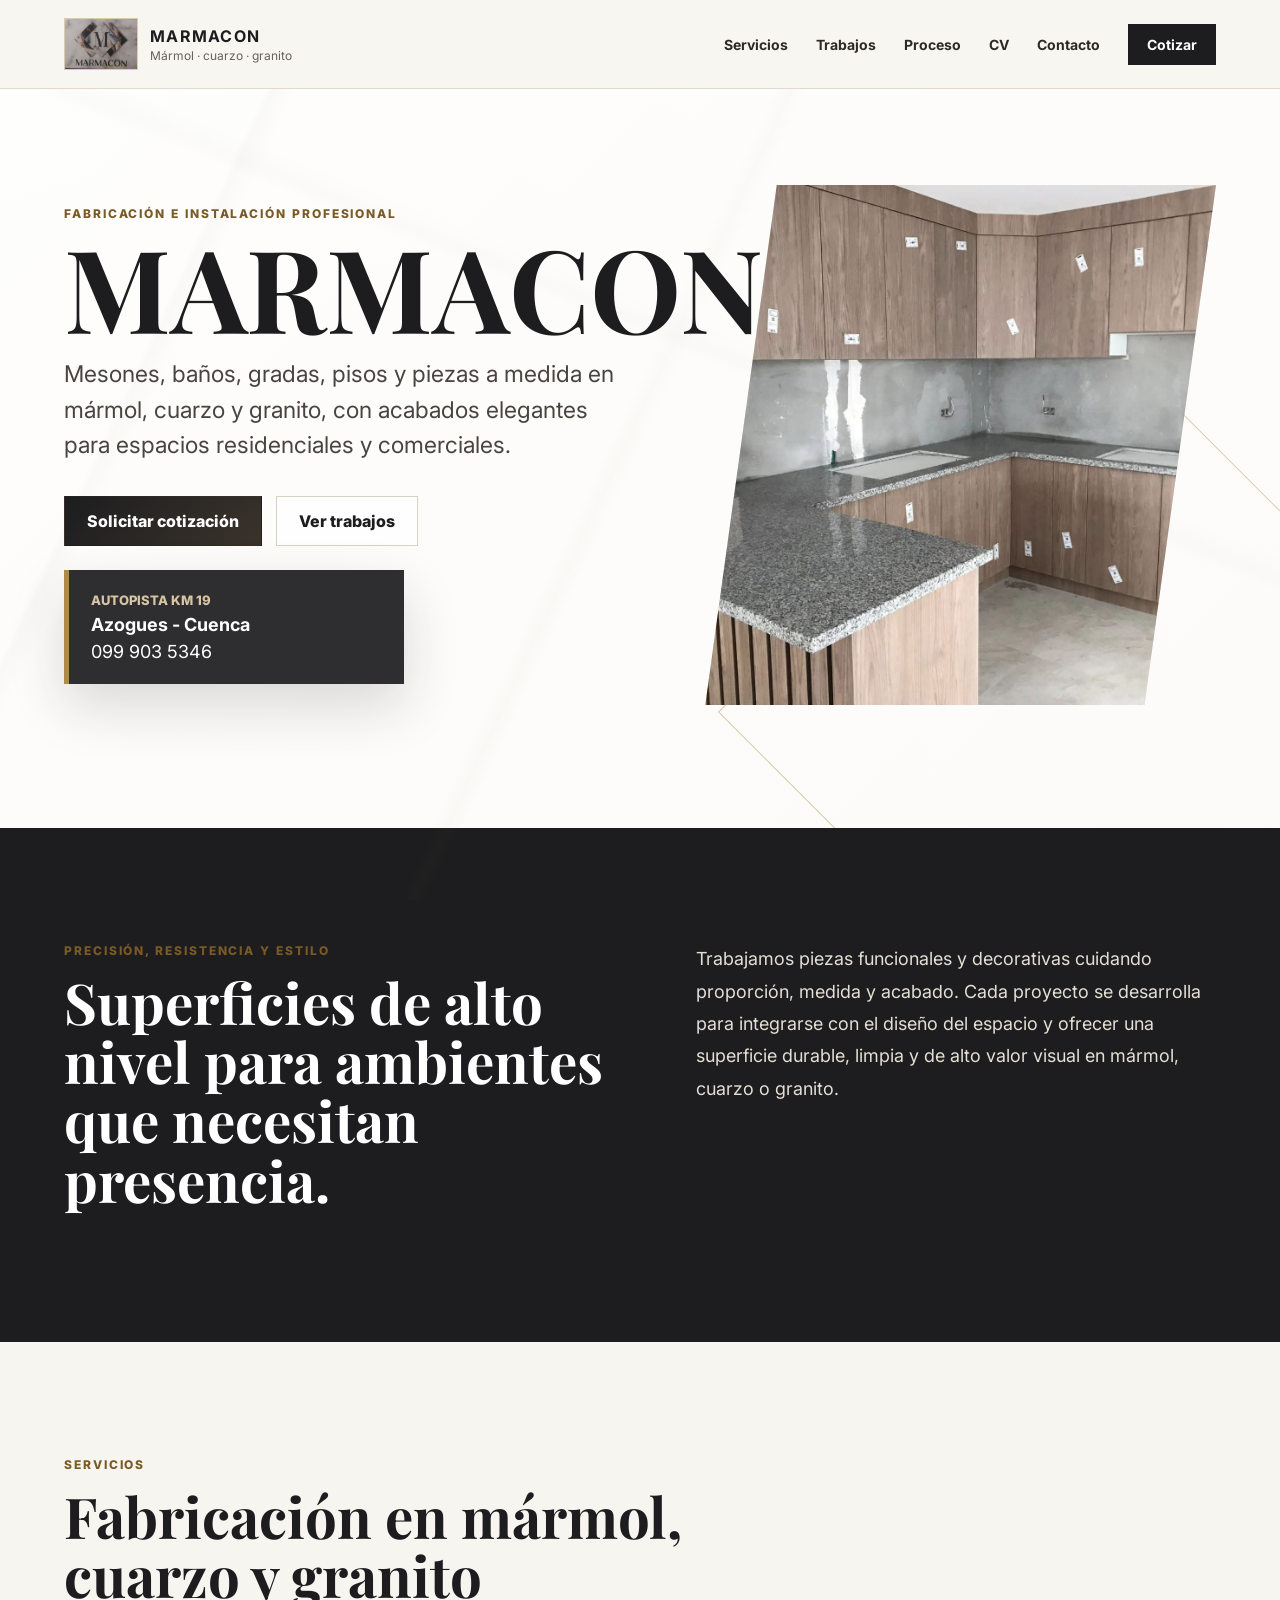
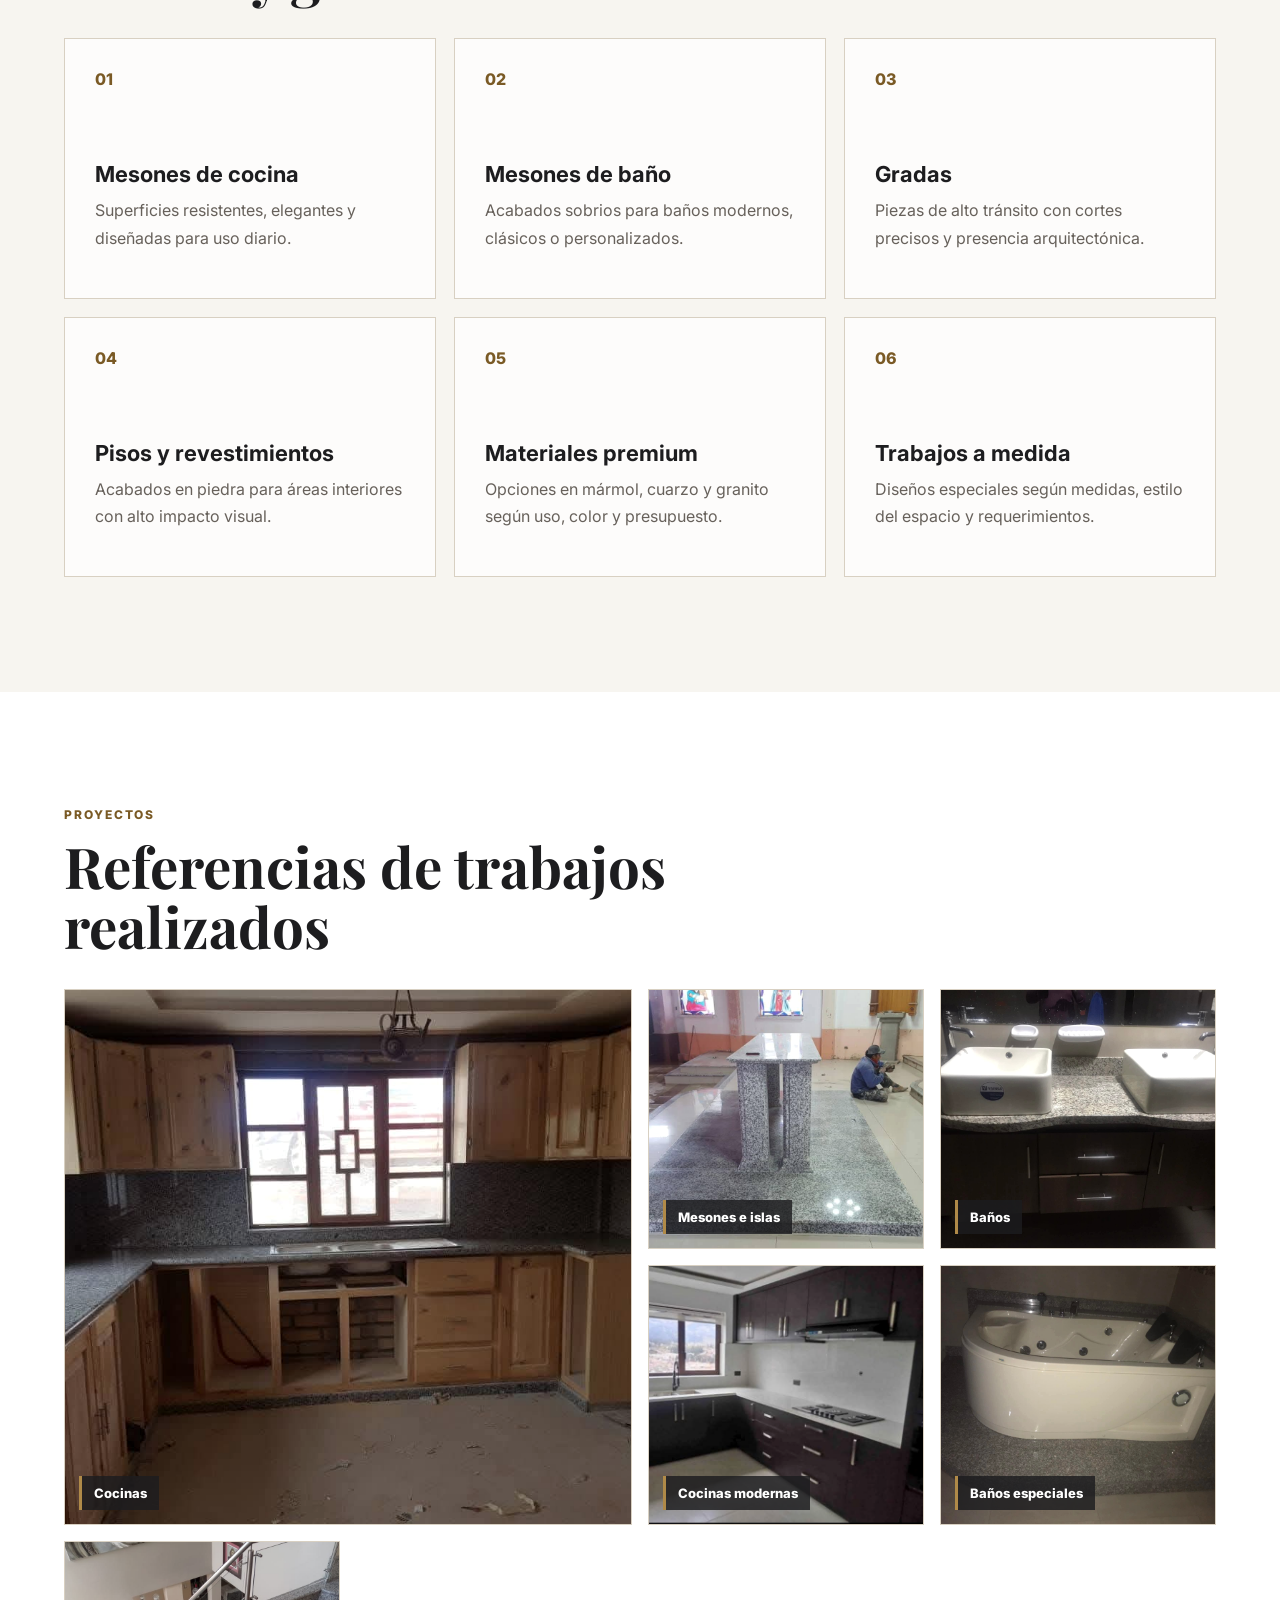
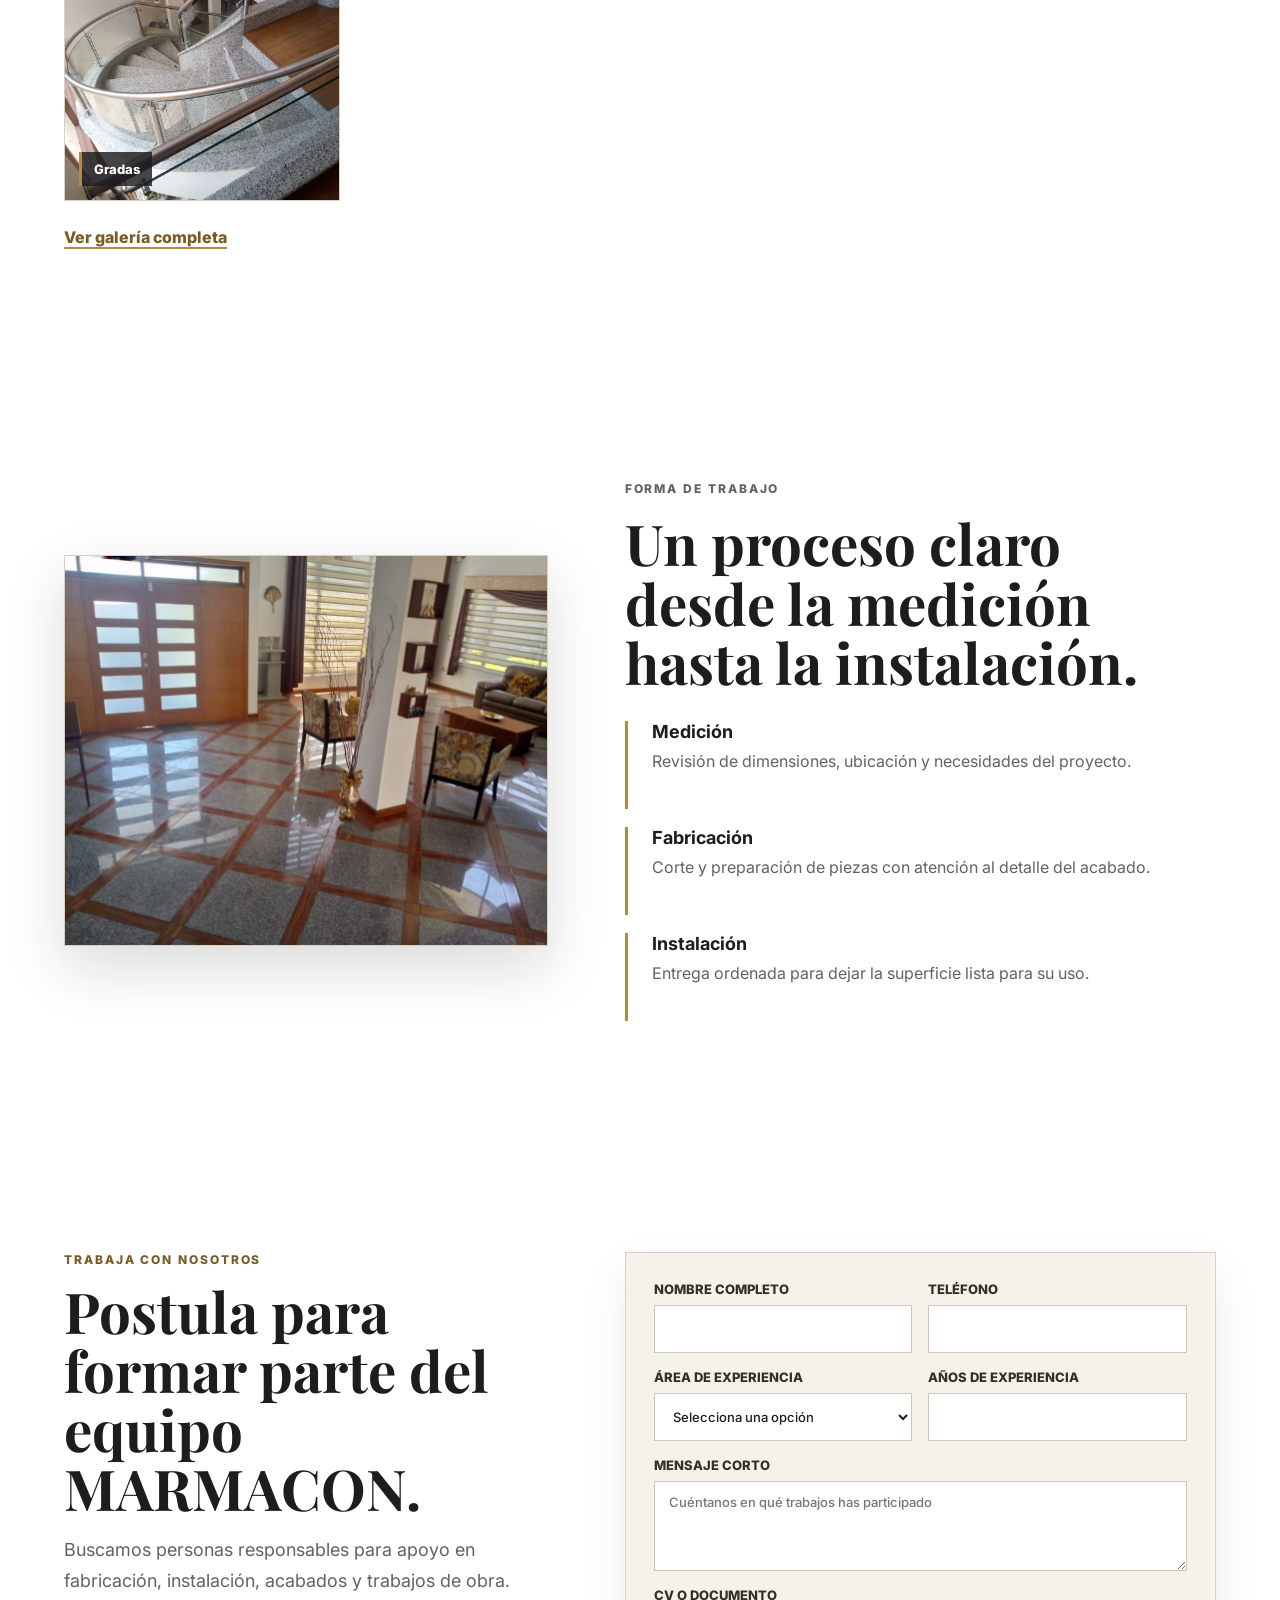
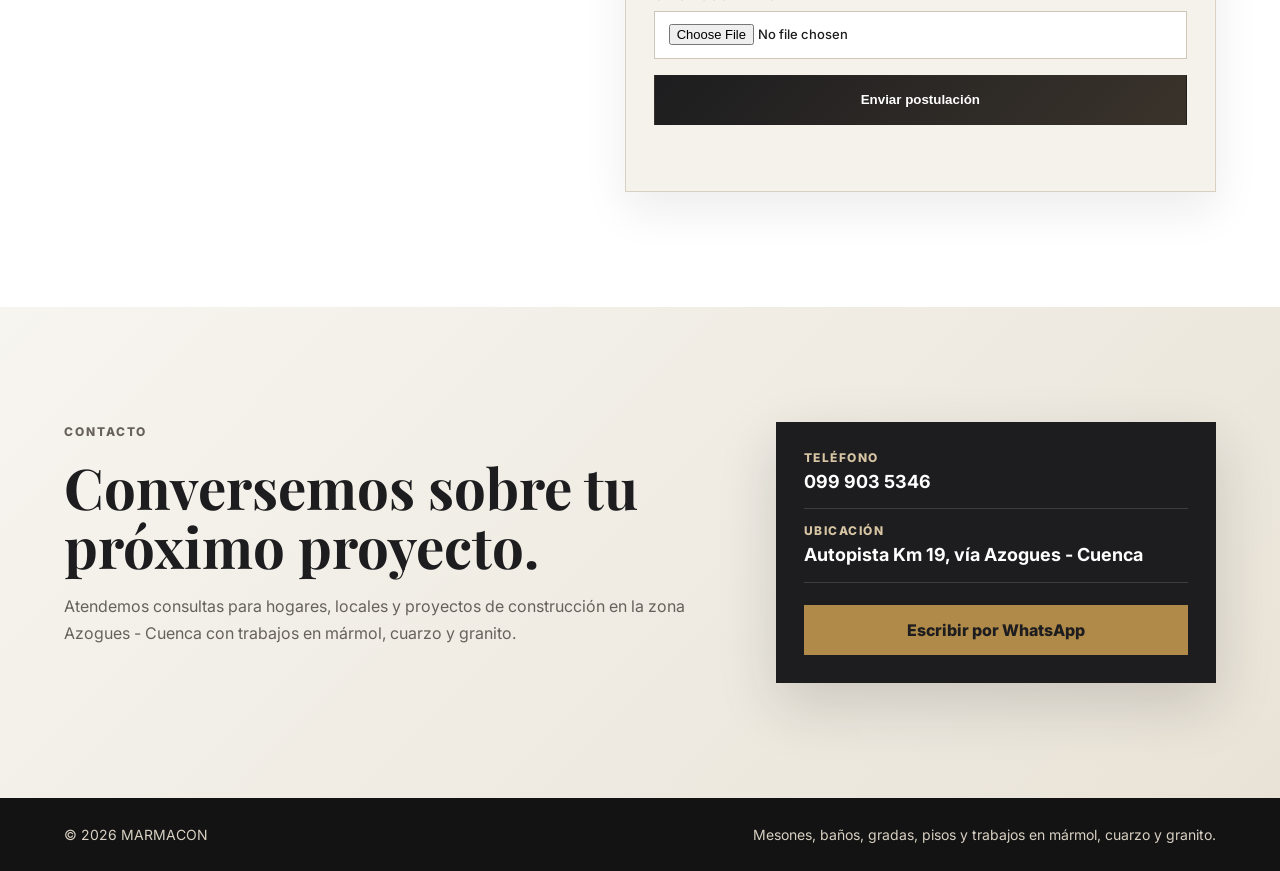
==== index.html @ e40b33c2 "Publicar sitio Marmacon" ====
<!DOCTYPE html>
<html lang="es">
  <head>
    <meta charset="UTF-8" />
    <meta name="viewport" content="width=device-width, initial-scale=1.0" />
    <meta
      name="description"
      content="MARMACON fabrica e instala trabajos en mármol, cuarzo y granito: mesones, baños, gradas, pisos y piezas a medida."
    />
    <title>MARMACON | Mármol, cuarzo y granito</title>
    <link rel="preconnect" href="https://fonts.googleapis.com" />
    <link rel="preconnect" href="https://fonts.gstatic.com" crossorigin />
    <link
      href="https://fonts.googleapis.com/css2?family=Inter:wght@400;500;600;700;800&family=Playfair+Display:wght@600;700&display=swap"
      rel="stylesheet"
    />
    <link rel="stylesheet" href="styles.css" />
  </head>
  <body>
    <header class="site-header" data-header>
      <a class="brand" href="#inicio" aria-label="Ir al inicio">
        <img class="brand-logo" src="assets/logo-marmacon.png" alt="MARMACON" />
        <span>
          <strong>MARMACON</strong>
          <small>Mármol · cuarzo · granito</small>
        </span>
      </a>

      <button class="menu-button" type="button" aria-label="Abrir menú" data-menu-button>
        <span></span>
        <span></span>
        <span></span>
      </button>

      <nav class="main-nav" data-nav aria-label="Navegación principal">
        <a href="#servicios">Servicios</a>
        <a href="trabajos.html">Trabajos</a>
        <a href="#proceso">Proceso</a>
        <a href="#talento">CV</a>
        <a href="#contacto">Contacto</a>
        <a class="nav-cta" href="https://wa.me/593999035346" target="_blank" rel="noreferrer">
          Cotizar
        </a>
      </nav>
    </header>

    <main>
      <section class="hero" id="inicio">
        <div class="hero-media" aria-hidden="true">
          <img src="assets/cocina-madera-gris.jpeg" alt="" />
        </div>
        <div class="hero-content">
          <p class="eyebrow">Fabricación e instalación profesional</p>
          <h1>MARMACON</h1>
          <p class="hero-copy">
            Mesones, baños, gradas, pisos y piezas a medida en mármol, cuarzo y
            granito, con acabados elegantes para espacios residenciales y comerciales.
          </p>
          <div class="hero-actions">
            <a class="button button-primary" href="https://wa.me/593999035346" target="_blank" rel="noreferrer">
              Solicitar cotización
            </a>
            <a class="button button-secondary" href="trabajos.html">Ver trabajos</a>
          </div>
          <aside class="hero-card" aria-label="Datos principales">
            <span>Autopista Km 19</span>
            <strong>Azogues - Cuenca</strong>
            <a href="tel:+593999035346">099 903 5346</a>
          </aside>
        </div>
      </section>

      <section class="intro-section">
        <div class="section-heading">
          <p class="eyebrow">Precisión, resistencia y estilo</p>
          <h2>Superficies de alto nivel para ambientes que necesitan presencia.</h2>
        </div>
        <p>
          Trabajamos piezas funcionales y decorativas cuidando proporción, medida y
          acabado. Cada proyecto se desarrolla para integrarse con el diseño del
          espacio y ofrecer una superficie durable, limpia y de alto valor visual en
          mármol, cuarzo o granito.
        </p>
      </section>

      <section class="services" id="servicios" aria-labelledby="services-title">
        <div class="section-heading">
          <p class="eyebrow">Servicios</p>
          <h2 id="services-title">Fabricación en mármol, cuarzo y granito</h2>
        </div>
        <div class="service-grid">
          <article>
            <span>01</span>
            <h3>Mesones de cocina</h3>
            <p>Superficies resistentes, elegantes y diseñadas para uso diario.</p>
          </article>
          <article>
            <span>02</span>
            <h3>Mesones de baño</h3>
            <p>Acabados sobrios para baños modernos, clásicos o personalizados.</p>
          </article>
          <article>
            <span>03</span>
            <h3>Gradas</h3>
            <p>Piezas de alto tránsito con cortes precisos y presencia arquitectónica.</p>
          </article>
          <article>
            <span>04</span>
            <h3>Pisos y revestimientos</h3>
            <p>Acabados en piedra para áreas interiores con alto impacto visual.</p>
          </article>
          <article>
            <span>05</span>
            <h3>Materiales premium</h3>
            <p>Opciones en mármol, cuarzo y granito según uso, color y presupuesto.</p>
          </article>
          <article>
            <span>06</span>
            <h3>Trabajos a medida</h3>
            <p>Diseños especiales según medidas, estilo del espacio y requerimientos.</p>
          </article>
        </div>
      </section>

      <section class="projects-section" id="proyectos" aria-labelledby="projects-title">
        <div class="section-heading">
          <p class="eyebrow">Proyectos</p>
          <h2 id="projects-title">Referencias de trabajos realizados</h2>
        </div>
        <div class="project-grid">
          <figure class="project-feature">
            <img src="assets/cocina-madera-amplia.jpeg" alt="Cocina con mesones de mármol gris y muebles de madera" />
            <figcaption>Cocinas</figcaption>
          </figure>
          <figure>
            <img src="assets/meson-isla-gris.jpeg" alt="Isla y mesón en mármol gris pulido" />
            <figcaption>Mesones e islas</figcaption>
          </figure>
          <figure>
            <img src="assets/bano-doble-lavabo.jpeg" alt="Mesón de baño en mármol con doble lavabo" />
            <figcaption>Baños</figcaption>
          </figure>
          <figure>
            <img src="assets/cocina-negra-blanca.jpeg" alt="Cocina moderna con mesón blanco" />
            <figcaption>Cocinas modernas</figcaption>
          </figure>
          <figure>
            <img src="assets/bano-jacuzzi-marmol.jpeg" alt="Base de jacuzzi con acabado en mármol" />
            <figcaption>Baños especiales</figcaption>
          </figure>
          <figure>
            <img src="assets/gradas-curvas-granito.jpeg" alt="Gradas curvas con acabado en granito" />
            <figcaption>Gradas</figcaption>
          </figure>
        </div>
        <a class="section-link" href="trabajos.html">Ver galería completa</a>
      </section>

      <section class="work-section" id="proceso">
        <div class="work-image">
          <img
            src="assets/piso-granito-salon.jpeg"
            alt="Piso con acabado de granito realizado por MARMACON"
          />
        </div>
        <div class="work-content">
          <p class="eyebrow">Forma de trabajo</p>
          <h2>Un proceso claro desde la medición hasta la instalación.</h2>
          <div class="steps">
            <div>
              <strong>Medición</strong>
              <p>Revisión de dimensiones, ubicación y necesidades del proyecto.</p>
            </div>
            <div>
              <strong>Fabricación</strong>
              <p>Corte y preparación de piezas con atención al detalle del acabado.</p>
            </div>
            <div>
              <strong>Instalación</strong>
              <p>Entrega ordenada para dejar la superficie lista para su uso.</p>
            </div>
          </div>
        </div>
      </section>

      <section class="talent-section" id="talento" aria-labelledby="talent-title">
        <div class="section-heading">
          <p class="eyebrow">Trabaja con nosotros</p>
          <h2 id="talent-title">Postula para formar parte del equipo MARMACON.</h2>
          <p>
            Buscamos personas responsables para apoyo en fabricación, instalación,
            acabados y trabajos de obra.
          </p>
        </div>
        <form class="cv-form" data-cv-form>
          <label>
            Nombre completo
            <input type="text" name="nombre" autocomplete="name" required />
          </label>
          <label>
            Teléfono
            <input type="tel" name="telefono" autocomplete="tel" required />
          </label>
          <label>
            Área de experiencia
            <select name="area" required>
              <option value="">Selecciona una opción</option>
              <option>Fabricación</option>
              <option>Instalación</option>
              <option>Pulido y acabados</option>
              <option>Ayudante de obra</option>
              <option>Otra área</option>
            </select>
          </label>
          <label>
            Años de experiencia
            <input type="number" name="experiencia" min="0" max="40" required />
          </label>
          <label class="form-wide">
            Mensaje corto
            <textarea name="mensaje" rows="4" placeholder="Cuéntanos en qué trabajos has participado"></textarea>
          </label>
          <label class="form-wide">
            CV o documento
            <input type="file" name="cv" accept=".pdf,.doc,.docx,.jpg,.jpeg,.png" />
          </label>
          <button class="button button-primary form-wide" type="submit">Enviar postulación</button>
          <p class="form-note form-wide" data-form-note></p>
        </form>
      </section>

      <section class="contact-section" id="contacto">
        <div>
          <p class="eyebrow">Contacto</p>
          <h2>Conversemos sobre tu próximo proyecto.</h2>
          <p>
            Atendemos consultas para hogares, locales y proyectos de construcción en la
            zona Azogues - Cuenca con trabajos en mármol, cuarzo y granito.
          </p>
        </div>
        <div class="contact-panel">
          <a href="tel:+593999035346">
            <span>Teléfono</span>
            <strong>099 903 5346</strong>
          </a>
          <div>
            <span>Ubicación</span>
            <strong>Autopista Km 19, vía Azogues - Cuenca</strong>
          </div>
          <a class="button button-primary" href="https://wa.me/593999035346" target="_blank" rel="noreferrer">
            Escribir por WhatsApp
          </a>
        </div>
      </section>
    </main>

    <footer class="site-footer">
      <span>© <span data-year></span> MARMACON</span>
      <span>Mesones, baños, gradas, pisos y trabajos en mármol, cuarzo y granito.</span>
    </footer>

    <script src="script.js"></script>
  </body>
</html>
---- styles.css ----
:root {
  --ink: #1d1d1f;
  --muted: #67615b;
  --paper: #f7f5f0;
  --stone: #ebe7df;
  --line: #d8d0c2;
  --gold: #b08a48;
  --gold-dark: #7a5a25;
  --white: #ffffff;
  --shadow: 0 22px 55px rgba(29, 29, 31, 0.16);
}

* {
  box-sizing: border-box;
}

html {
  scroll-behavior: smooth;
}

body {
  margin: 0;
  color: var(--ink);
  font-family: "Inter", Arial, sans-serif;
  background:
    linear-gradient(135deg, rgba(255, 255, 255, 0.92), rgba(247, 245, 240, 0.95)),
    radial-gradient(circle at 18% 15%, rgba(176, 138, 72, 0.12), transparent 34%),
    var(--paper);
}

body::before {
  content: "";
  position: fixed;
  inset: 0;
  pointer-events: none;
  opacity: 0.38;
  background-image:
    linear-gradient(115deg, transparent 0 18%, rgba(29, 29, 31, 0.05) 18.5%, transparent 20% 48%, rgba(176, 138, 72, 0.08) 49%, transparent 50%),
    linear-gradient(22deg, transparent 0 58%, rgba(29, 29, 31, 0.04) 59%, transparent 61%);
}

a {
  color: inherit;
  text-decoration: none;
}

img {
  display: block;
  max-width: 100%;
}

.site-header {
  position: fixed;
  z-index: 20;
  top: 0;
  left: 0;
  right: 0;
  display: flex;
  align-items: center;
  justify-content: space-between;
  gap: 24px;
  padding: 18px clamp(20px, 5vw, 72px);
  background: rgba(247, 245, 240, 0.9);
  border-bottom: 1px solid rgba(216, 208, 194, 0.72);
  backdrop-filter: blur(18px);
}

.brand {
  display: inline-flex;
  align-items: center;
  gap: 12px;
  min-width: 0;
}

.brand-logo {
  width: 74px;
  height: 52px;
  object-fit: cover;
  object-position: center 46%;
  background: var(--white);
  border: 1px solid rgba(176, 138, 72, 0.45);
}

.brand strong,
.brand small {
  display: block;
}

.brand strong {
  letter-spacing: 0.08em;
}

.brand small {
  margin-top: 2px;
  color: var(--muted);
  font-size: 12px;
}

.main-nav {
  display: flex;
  align-items: center;
  gap: 28px;
  color: #2c2926;
  font-size: 14px;
  font-weight: 700;
}

.main-nav a {
  transition: color 180ms ease, border-color 180ms ease, background 180ms ease;
}

.main-nav a:hover {
  color: var(--gold-dark);
}

.nav-cta {
  padding: 11px 18px;
  color: var(--white);
  background: var(--ink);
  border: 1px solid var(--ink);
}

.menu-button {
  display: none;
  width: 44px;
  height: 44px;
  padding: 10px;
  background: var(--ink);
  border: 0;
}

.menu-button span {
  display: block;
  height: 2px;
  margin: 5px 0;
  background: var(--white);
}

.hero {
  position: relative;
  min-height: 92vh;
  display: grid;
  grid-template-columns: minmax(0, 1.05fr) minmax(320px, 0.95fr);
  align-items: center;
  gap: clamp(32px, 6vw, 86px);
  padding: 134px clamp(20px, 5vw, 72px) 72px;
  overflow: hidden;
}

.hero::after {
  content: "";
  position: absolute;
  right: -7vw;
  bottom: -12vw;
  width: 42vw;
  aspect-ratio: 1;
  border: 1px solid rgba(176, 138, 72, 0.45);
  transform: rotate(45deg);
}

.hero-content,
.hero-card,
.hero-media {
  position: relative;
  z-index: 1;
}

.hero-media {
  grid-column: 2;
  order: 2;
  min-height: 520px;
  clip-path: polygon(14% 0, 100% 0, 86% 100%, 0 100%);
  background: var(--stone);
  box-shadow: var(--shadow);
}

.hero-media img {
  width: 100%;
  height: 100%;
  min-height: 520px;
  object-fit: cover;
  filter: saturate(0.82) contrast(1.02);
}

.hero-content {
  grid-column: 1;
  grid-row: 1;
  max-width: 760px;
}

.eyebrow {
  margin: 0 0 14px;
  color: var(--gold-dark);
  font-size: 12px;
  font-weight: 800;
  letter-spacing: 0.16em;
  text-transform: uppercase;
}

h1,
h2,
h3,
p {
  margin-top: 0;
}

h1,
h2 {
  font-family: "Playfair Display", Georgia, serif;
}

h1 {
  margin-bottom: 18px;
  font-size: clamp(58px, 9vw, 118px);
  line-height: 0.9;
}

h2 {
  margin-bottom: 18px;
  font-size: clamp(34px, 4.4vw, 58px);
  line-height: 1.05;
}

h3 {
  margin-bottom: 10px;
  font-size: 22px;
}

.hero-copy {
  max-width: 620px;
  color: #49443f;
  font-size: clamp(18px, 2vw, 23px);
  line-height: 1.55;
}

.hero-actions {
  display: flex;
  flex-wrap: wrap;
  gap: 14px;
  margin-top: 32px;
}

.button {
  display: inline-flex;
  align-items: center;
  justify-content: center;
  min-height: 50px;
  padding: 14px 22px;
  font-weight: 800;
  border: 1px solid transparent;
}

.button-primary {
  color: var(--white);
  background: linear-gradient(135deg, var(--ink), #3a332b);
}

.button-secondary {
  color: var(--ink);
  background: rgba(255, 255, 255, 0.64);
  border-color: var(--line);
}

.hero-card {
  display: grid;
  gap: 6px;
  margin-top: 24px;
  width: min(340px, calc(100% - 40px));
  padding: 22px;
  color: var(--white);
  background: rgba(29, 29, 31, 0.92);
  border-left: 5px solid var(--gold);
  box-shadow: var(--shadow);
}

.hero-card span {
  color: #d7c5a4;
  font-size: 13px;
  font-weight: 800;
  text-transform: uppercase;
}

.hero-card strong,
.hero-card a {
  font-size: 18px;
}

.intro-section,
.services,
.projects-section,
.work-section,
.contact-section {
  padding: clamp(70px, 9vw, 120px) clamp(20px, 5vw, 72px);
}

.intro-section {
  display: grid;
  grid-template-columns: minmax(0, 1fr) minmax(280px, 520px);
  gap: clamp(28px, 6vw, 92px);
  background: var(--ink);
  color: var(--white);
}

.intro-section p:not(.eyebrow) {
  color: #e4dfd5;
  font-size: 18px;
  line-height: 1.8;
}

.section-heading {
  max-width: 760px;
}

.services {
  background: var(--paper);
}

.service-grid {
  display: grid;
  grid-template-columns: repeat(3, minmax(0, 1fr));
  gap: 18px;
  margin-top: 34px;
}

.service-grid article {
  min-height: 260px;
  padding: 30px;
  background: rgba(255, 255, 255, 0.74);
  border: 1px solid var(--line);
}

.service-grid span {
  display: block;
  margin-bottom: 72px;
  color: var(--gold-dark);
  font-weight: 800;
}

.service-grid p,
.work-content p,
.contact-section p {
  color: var(--muted);
  line-height: 1.7;
}

.projects-section {
  background: #ffffff;
}

.project-grid {
  display: grid;
  grid-template-columns: repeat(4, minmax(0, 1fr));
  grid-auto-rows: 260px;
  gap: 16px;
  margin-top: 34px;
}

.project-grid figure {
  position: relative;
  min-width: 0;
  margin: 0;
  overflow: hidden;
  background: var(--stone);
  border: 1px solid var(--line);
}

.project-grid img {
  width: 100%;
  height: 100%;
  object-fit: cover;
  filter: saturate(0.9) contrast(1.03);
  transition: transform 260ms ease;
}

.project-grid figure:hover img {
  transform: scale(1.035);
}

.project-grid figcaption {
  position: absolute;
  left: 14px;
  bottom: 14px;
  max-width: calc(100% - 28px);
  padding: 9px 12px;
  color: var(--white);
  background: rgba(29, 29, 31, 0.82);
  border-left: 3px solid var(--gold);
  font-size: 13px;
  font-weight: 800;
}

.project-feature {
  grid-column: span 2;
  grid-row: span 2;
}

.section-link {
  display: inline-flex;
  margin-top: 26px;
  color: var(--gold-dark);
  font-weight: 800;
  border-bottom: 2px solid var(--gold);
}

.work-section {
  display: grid;
  grid-template-columns: minmax(280px, 0.9fr) minmax(0, 1.1fr);
  gap: clamp(34px, 6vw, 92px);
  align-items: center;
  background: #ffffff;
}

.work-image {
  border: 1px solid var(--line);
  box-shadow: var(--shadow);
}

.work-image img {
  width: 100%;
  aspect-ratio: 1.24;
  object-fit: cover;
}

.steps {
  display: grid;
  gap: 18px;
  margin-top: 30px;
}

.steps div {
  padding: 0 0 18px 24px;
  border-left: 3px solid var(--gold);
}

.steps strong {
  display: block;
  margin-bottom: 6px;
  font-size: 18px;
}

.talent-section {
  display: grid;
  grid-template-columns: minmax(0, 0.9fr) minmax(320px, 1.1fr);
  gap: clamp(34px, 6vw, 92px);
  align-items: start;
  padding: clamp(70px, 9vw, 120px) clamp(20px, 5vw, 72px);
  background: #ffffff;
}

.talent-section .section-heading p:not(.eyebrow) {
  color: var(--muted);
  font-size: 18px;
  line-height: 1.7;
}

.cv-form {
  display: grid;
  grid-template-columns: repeat(2, minmax(0, 1fr));
  gap: 16px;
  padding: 28px;
  background: #f5f2eb;
  border: 1px solid var(--line);
  box-shadow: 0 18px 42px rgba(29, 29, 31, 0.08);
}

.cv-form label {
  display: grid;
  gap: 8px;
  color: #342f2a;
  font-size: 13px;
  font-weight: 800;
  text-transform: uppercase;
}

.cv-form input,
.cv-form select,
.cv-form textarea {
  width: 100%;
  min-height: 48px;
  padding: 12px 14px;
  color: var(--ink);
  font: inherit;
  font-weight: 500;
  background: var(--white);
  border: 1px solid #cfc6b9;
  outline: none;
}

.cv-form textarea {
  resize: vertical;
}

.cv-form input:focus,
.cv-form select:focus,
.cv-form textarea:focus {
  border-color: var(--gold);
  box-shadow: 0 0 0 3px rgba(176, 138, 72, 0.16);
}

.form-wide {
  grid-column: 1 / -1;
}

.form-note {
  min-height: 22px;
  margin: 0;
  color: var(--muted);
  font-size: 14px;
  line-height: 1.5;
}

.contact-section {
  display: grid;
  grid-template-columns: minmax(0, 1fr) minmax(300px, 440px);
  gap: clamp(34px, 6vw, 92px);
  align-items: start;
  background: linear-gradient(135deg, #f7f5f0, #e9e3d7);
}

.contact-panel {
  display: grid;
  gap: 14px;
  padding: 28px;
  background: var(--ink);
  color: var(--white);
  box-shadow: var(--shadow);
}

.contact-panel a,
.contact-panel div {
  display: grid;
  gap: 5px;
  padding-bottom: 14px;
  border-bottom: 1px solid rgba(255, 255, 255, 0.14);
}

.contact-panel span {
  color: #d7c5a4;
  font-size: 12px;
  font-weight: 800;
  letter-spacing: 0.12em;
  text-transform: uppercase;
}

.contact-panel strong {
  font-size: 18px;
  line-height: 1.35;
}

.contact-panel .button {
  margin-top: 8px;
  border: 0;
  background: var(--gold);
  color: var(--ink);
}

.site-footer {
  display: flex;
  justify-content: space-between;
  gap: 18px;
  padding: 28px clamp(20px, 5vw, 72px);
  color: #d8d0c2;
  background: #131314;
  font-size: 14px;
}

.page-hero {
  display: grid;
  grid-template-columns: minmax(0, 0.95fr) minmax(320px, 1.05fr);
  gap: clamp(32px, 6vw, 86px);
  align-items: center;
  padding: 138px clamp(20px, 5vw, 72px) 72px;
  background: linear-gradient(135deg, #f8f6f1, #ebe5d9);
}

.page-hero h1 {
  max-width: 760px;
  font-size: clamp(46px, 6vw, 82px);
  line-height: 0.98;
}

.page-hero p:not(.eyebrow) {
  max-width: 640px;
  color: var(--muted);
  font-size: 19px;
  line-height: 1.7;
}

.page-hero img {
  width: 100%;
  min-height: 440px;
  object-fit: cover;
  box-shadow: var(--shadow);
  clip-path: polygon(8% 0, 100% 0, 92% 100%, 0 100%);
}

.portfolio-section {
  padding: clamp(70px, 9vw, 120px) clamp(20px, 5vw, 72px);
  background: #ffffff;
}

.portfolio-filters {
  display: flex;
  flex-wrap: wrap;
  gap: 10px;
  margin: 28px 0 54px;
}

.portfolio-filters a {
  padding: 11px 15px;
  color: var(--ink);
  font-size: 13px;
  font-weight: 800;
  background: #f5f2eb;
  border: 1px solid var(--line);
}

.portfolio-group {
  display: grid;
  grid-template-columns: minmax(220px, 0.34fr) minmax(0, 1fr);
  gap: clamp(24px, 5vw, 58px);
  padding: 48px 0;
  border-top: 1px solid var(--line);
}

.portfolio-group h3 {
  font-family: "Playfair Display", Georgia, serif;
  font-size: clamp(28px, 3vw, 42px);
  line-height: 1.08;
}

.portfolio-grid {
  display: grid;
  grid-template-columns: repeat(3, minmax(0, 1fr));
  gap: 14px;
}

.portfolio-grid figure {
  margin: 0;
  overflow: hidden;
  background: var(--stone);
  border: 1px solid var(--line);
}

.portfolio-grid img {
  width: 100%;
  height: 245px;
  object-fit: cover;
}

.portfolio-grid figcaption {
  padding: 13px 14px;
  color: #342f2a;
  font-size: 14px;
  font-weight: 800;
  background: #f7f5f0;
}

.cta-band {
  display: flex;
  align-items: center;
  justify-content: space-between;
  gap: 24px;
  padding: clamp(44px, 7vw, 80px) clamp(20px, 5vw, 72px);
  color: var(--white);
  background: var(--ink);
}

.cta-band h2 {
  margin: 0;
  font-size: clamp(32px, 4vw, 52px);
}

@media (max-width: 980px) {
  .menu-button {
    display: block;
  }

  .main-nav {
    position: fixed;
    top: 83px;
    left: 16px;
    right: 16px;
    display: none;
    flex-direction: column;
    align-items: stretch;
    gap: 0;
    padding: 10px;
    background: var(--white);
    border: 1px solid var(--line);
    box-shadow: var(--shadow);
  }

  .main-nav.is-open {
    display: flex;
  }

  .main-nav a {
    padding: 15px;
  }

  .nav-cta {
    text-align: center;
  }

  .hero,
  .intro-section,
  .work-section,
  .contact-section {
    grid-template-columns: 1fr;
  }

  .hero {
    min-height: auto;
  }

  .hero-media {
    grid-column: auto;
    order: 0;
    min-height: 380px;
  }

  .hero-content {
    grid-column: auto;
    grid-row: auto;
  }

  .hero-media img {
    min-height: 380px;
  }

  .service-grid {
    grid-template-columns: repeat(2, minmax(0, 1fr));
  }

  .project-grid {
    grid-template-columns: repeat(2, minmax(0, 1fr));
    grid-auto-rows: 230px;
  }

  .talent-section,
  .page-hero,
  .portfolio-group {
    grid-template-columns: 1fr;
  }

  .page-hero img {
    min-height: 340px;
  }

  .portfolio-grid {
    grid-template-columns: repeat(2, minmax(0, 1fr));
  }

  .cta-band {
    align-items: flex-start;
    flex-direction: column;
  }
}

@media (max-width: 640px) {
  .site-header {
    padding: 14px 16px;
  }

  .brand strong {
    font-size: 14px;
  }

  .brand small {
    display: none;
  }

  .brand-logo {
    width: 58px;
    height: 42px;
  }

  .hero {
    padding: 112px 16px 224px;
  }

  .hero-media {
    clip-path: none;
    min-height: 300px;
  }

  .hero-media img {
    min-height: 300px;
  }

  .service-grid {
    grid-template-columns: 1fr;
  }

  .cv-form,
  .portfolio-grid {
    grid-template-columns: 1fr;
  }

  .project-grid {
    grid-template-columns: 1fr;
    grid-auto-rows: 240px;
  }

  .project-feature {
    grid-column: auto;
    grid-row: auto;
  }

  .service-grid article {
    min-height: 220px;
  }

  .service-grid span {
    margin-bottom: 44px;
  }

  .site-footer {
    flex-direction: column;
  }
}
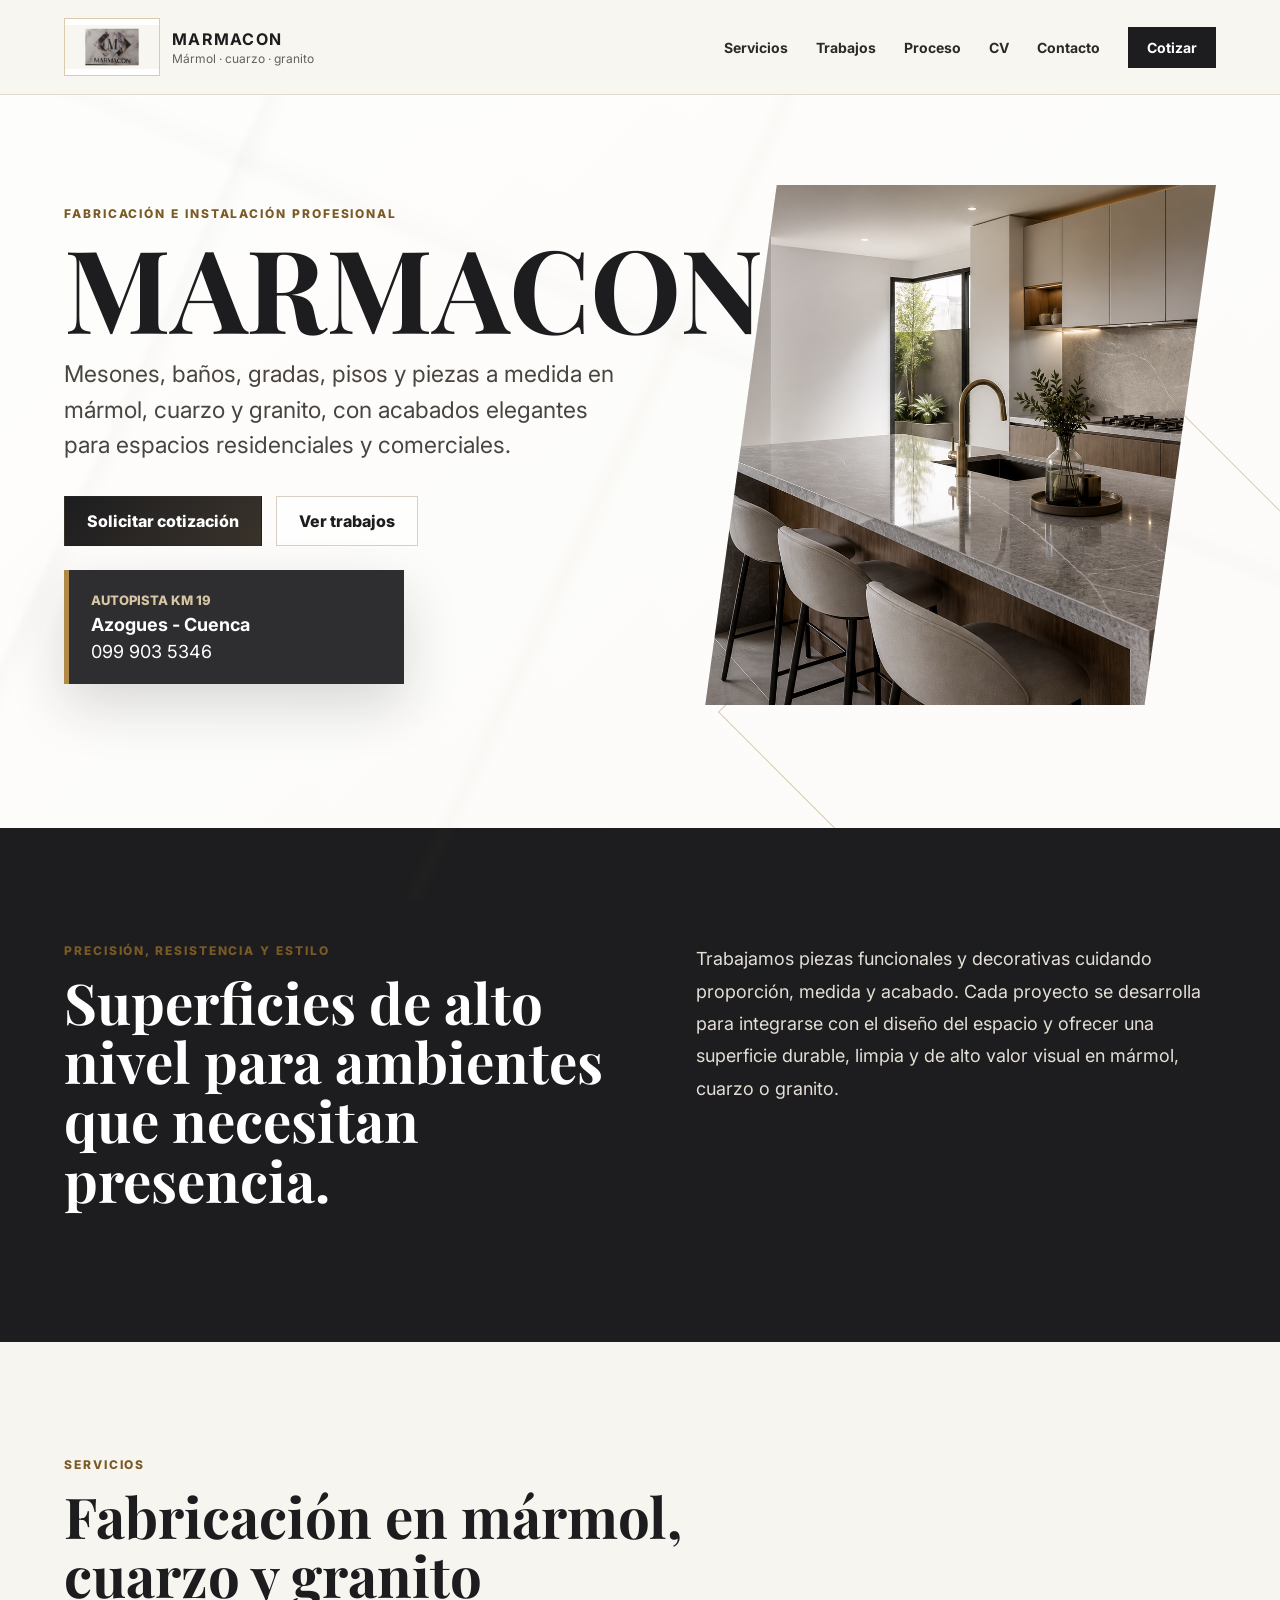
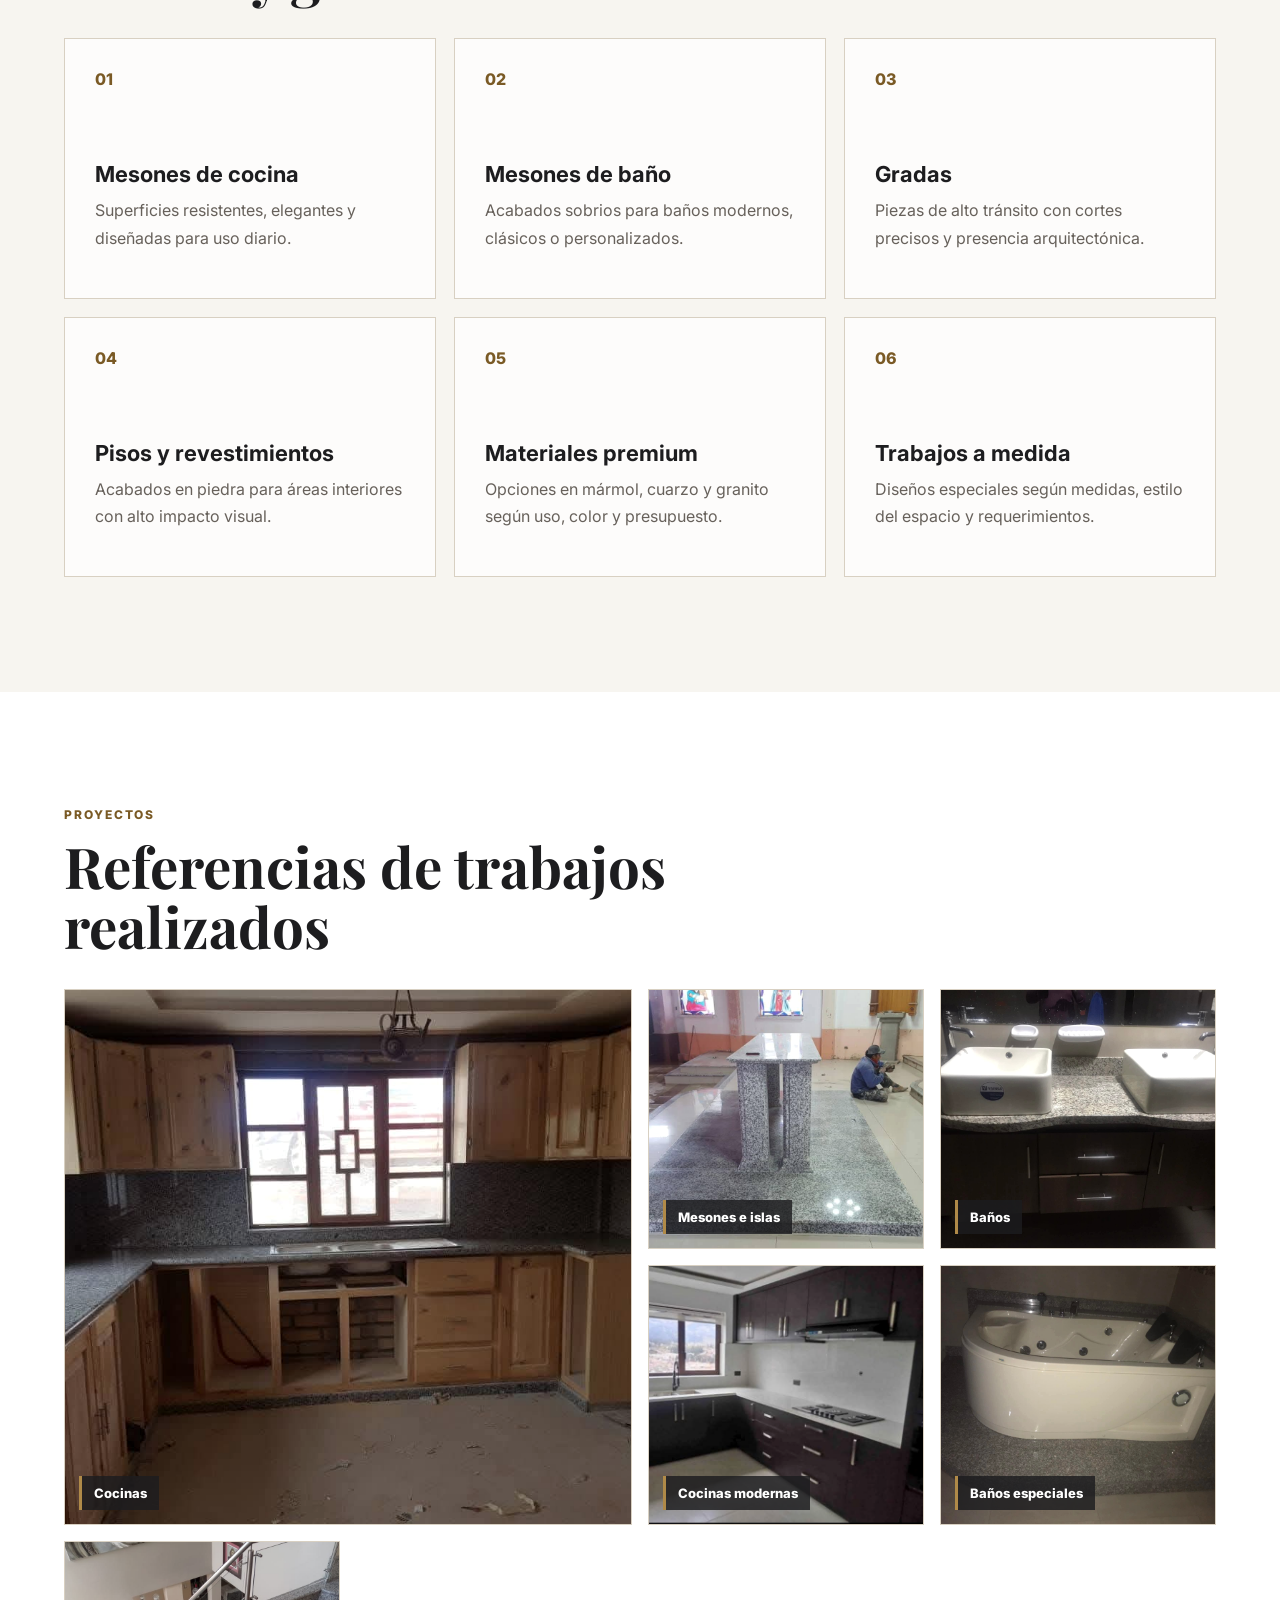
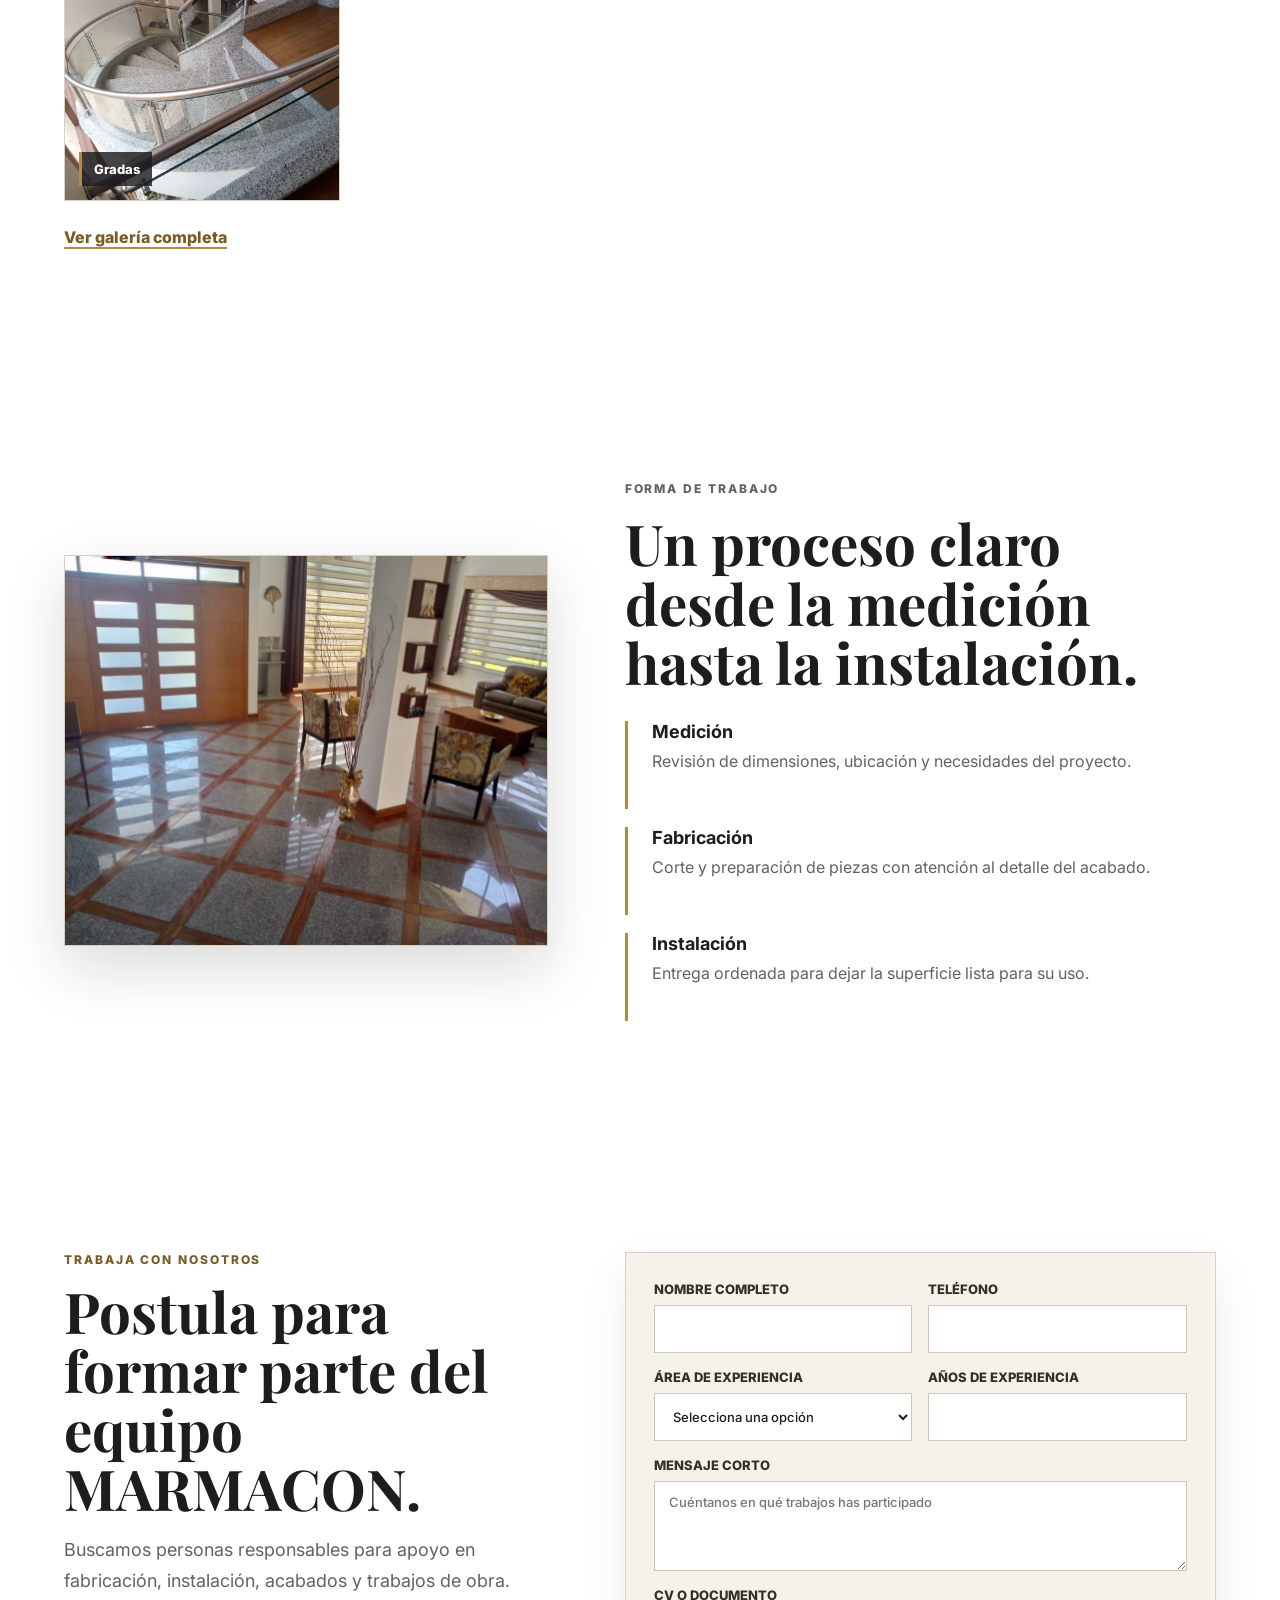
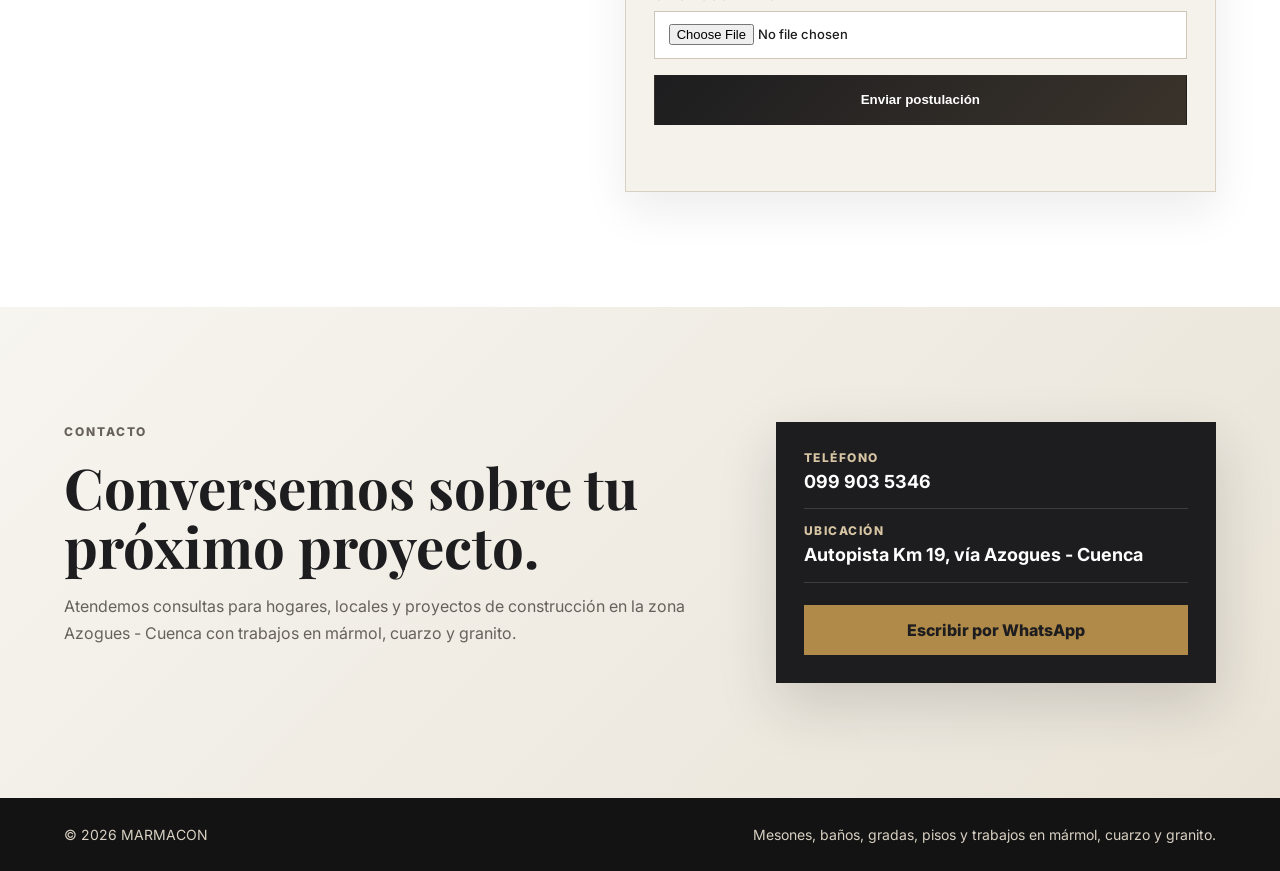
==== commit 384ed9d2: "Mejorar logo e imagen principal" ====
--- a/index.html
+++ b/index.html
@@ -19,7 +19,7 @@
   <body>
     <header class="site-header" data-header>
       <a class="brand" href="#inicio" aria-label="Ir al inicio">
-        <img class="brand-logo" src="assets/logo-marmacon.png" alt="MARMACON" />
+        <img class="brand-logo" src="assets/logo-marmacon-clean.png" alt="MARMACON" />
         <span>
           <strong>MARMACON</strong>
           <small>Mármol · cuarzo · granito</small>
@@ -47,7 +47,7 @@
     <main>
       <section class="hero" id="inicio">
         <div class="hero-media" aria-hidden="true">
-          <img src="assets/cocina-madera-gris.jpeg" alt="" />
+          <img src="assets/hero-stone-kitchen.png" alt="" />
         </div>
         <div class="hero-content">
           <p class="eyebrow">Fabricación e instalación profesional</p>
--- a/styles.css
+++ b/styles.css
@@ -73,10 +73,9 @@
 }
 
 .brand-logo {
-  width: 74px;
-  height: 52px;
-  object-fit: cover;
-  object-position: center 46%;
+  width: 96px;
+  height: 58px;
+  object-fit: contain;
   background: var(--white);
   border: 1px solid rgba(176, 138, 72, 0.45);
 }
@@ -772,8 +771,8 @@
   }
 
   .brand-logo {
-    width: 58px;
-    height: 42px;
+    width: 74px;
+    height: 46px;
   }
 
   .hero {
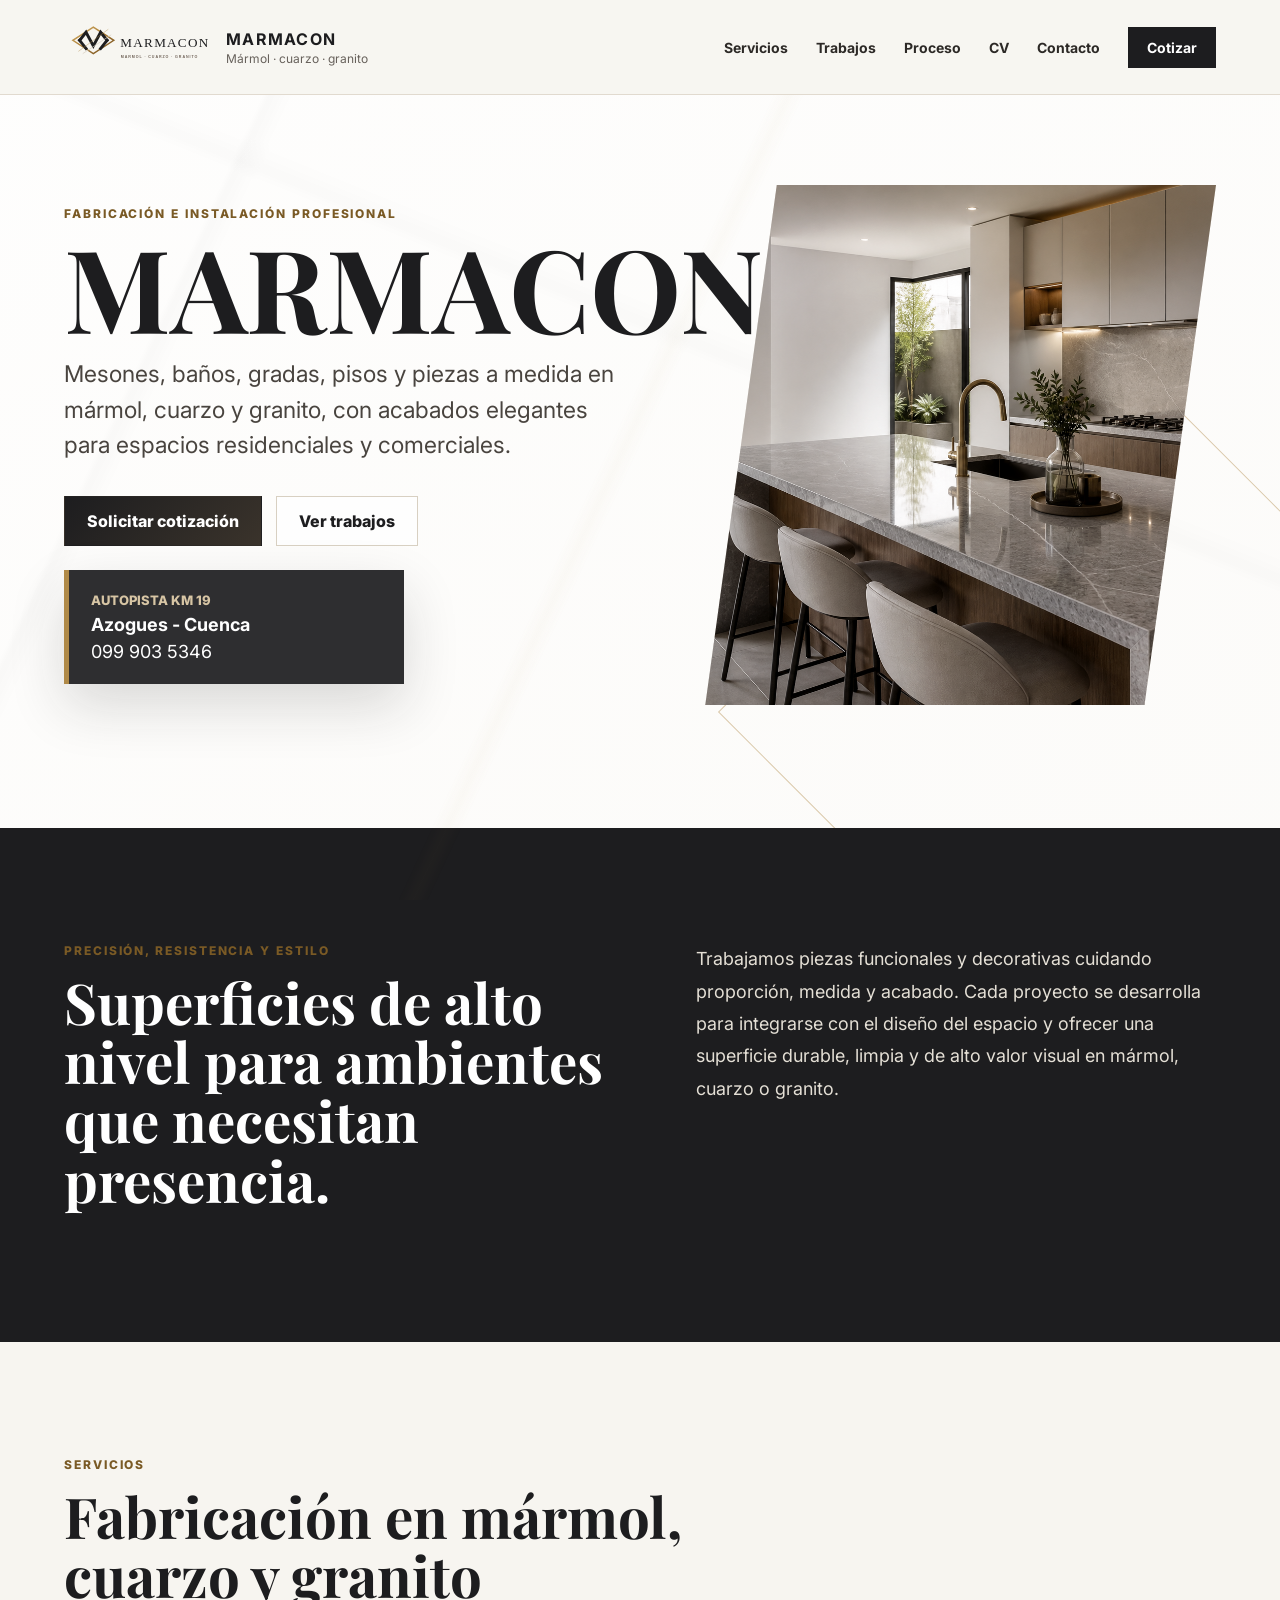
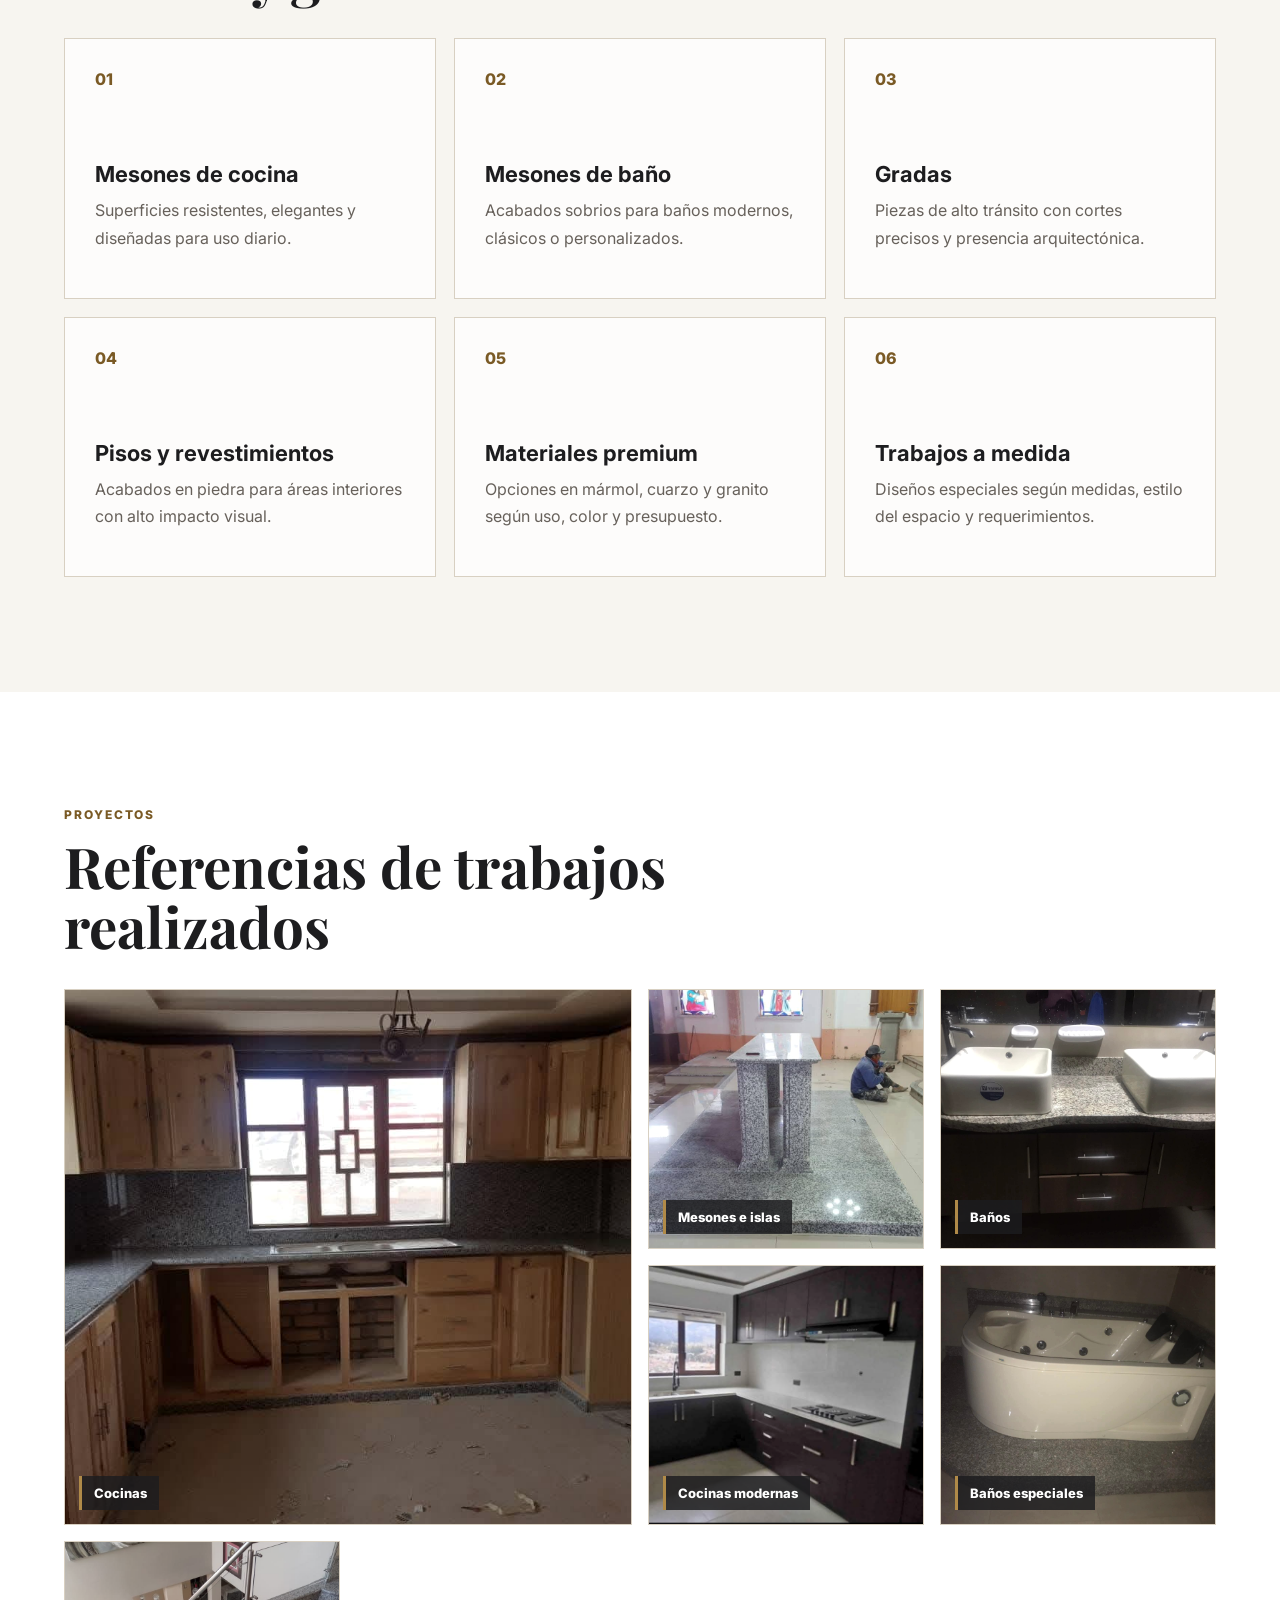
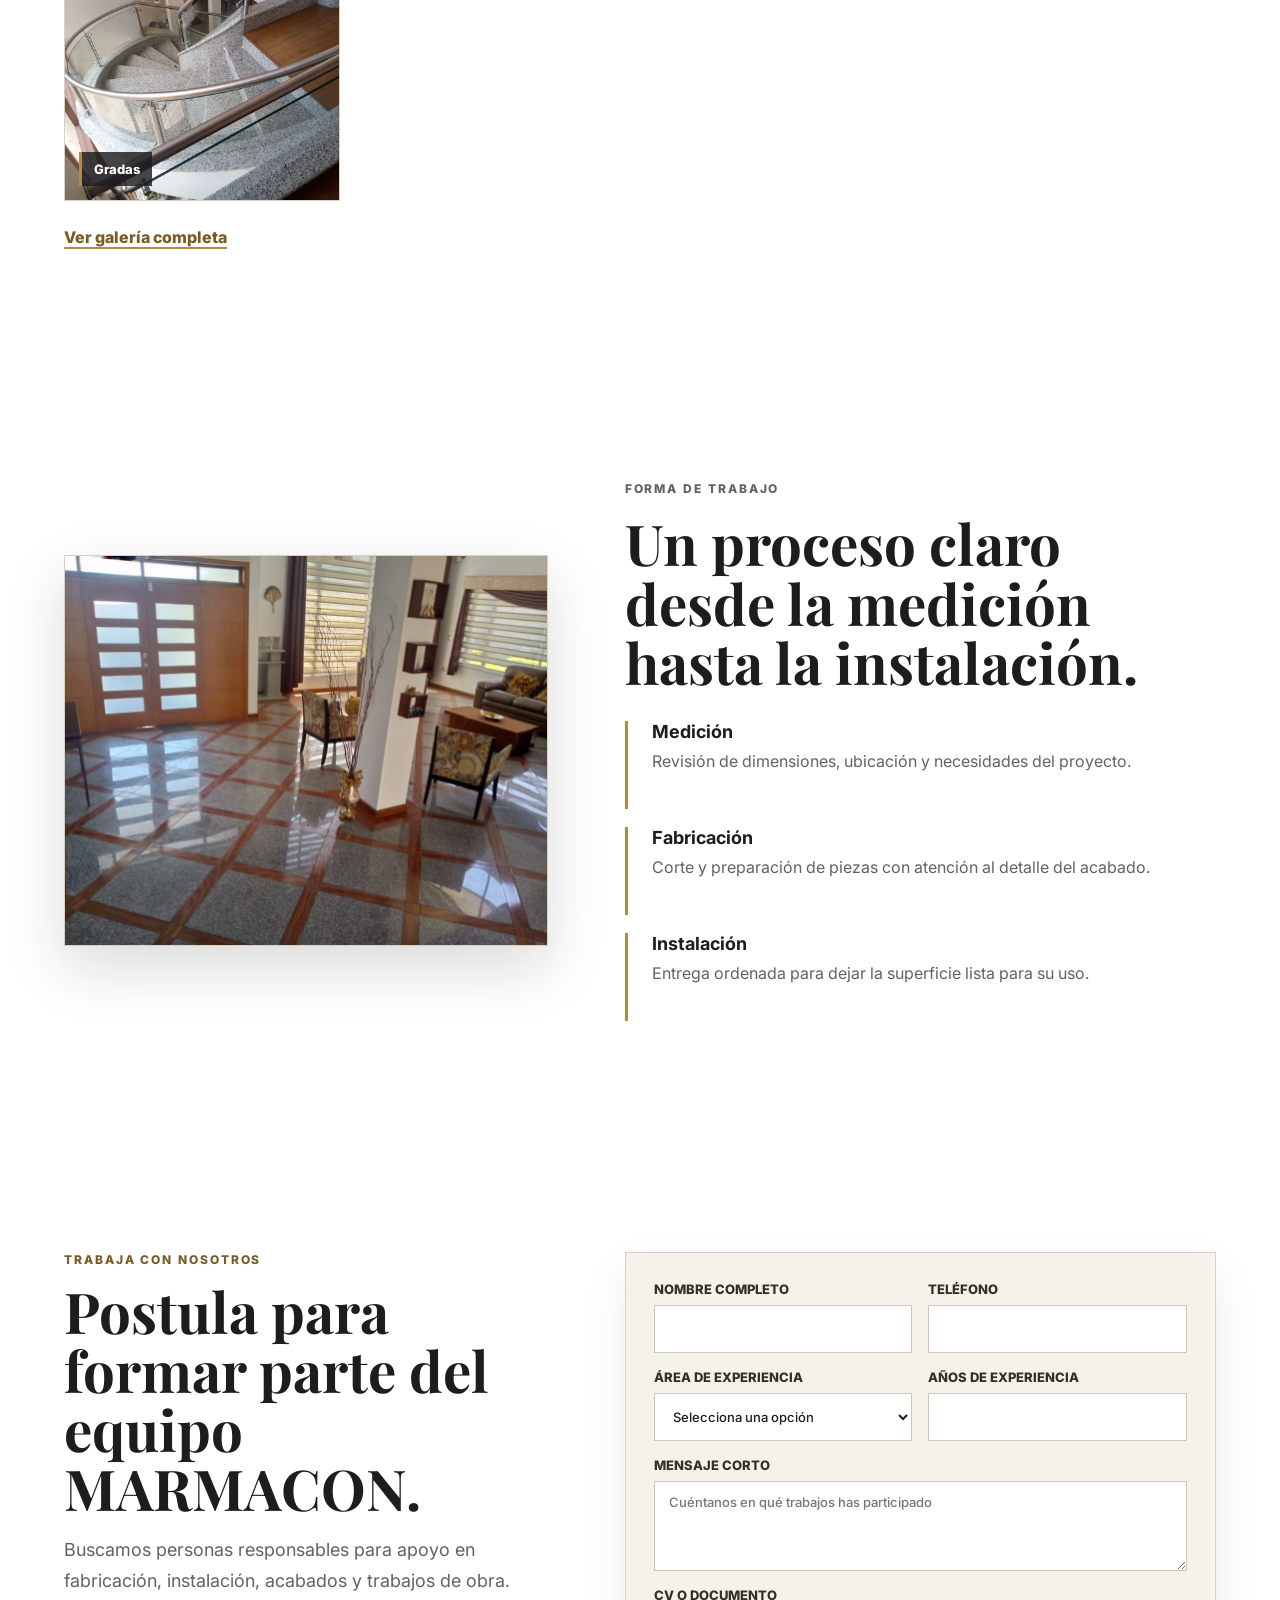
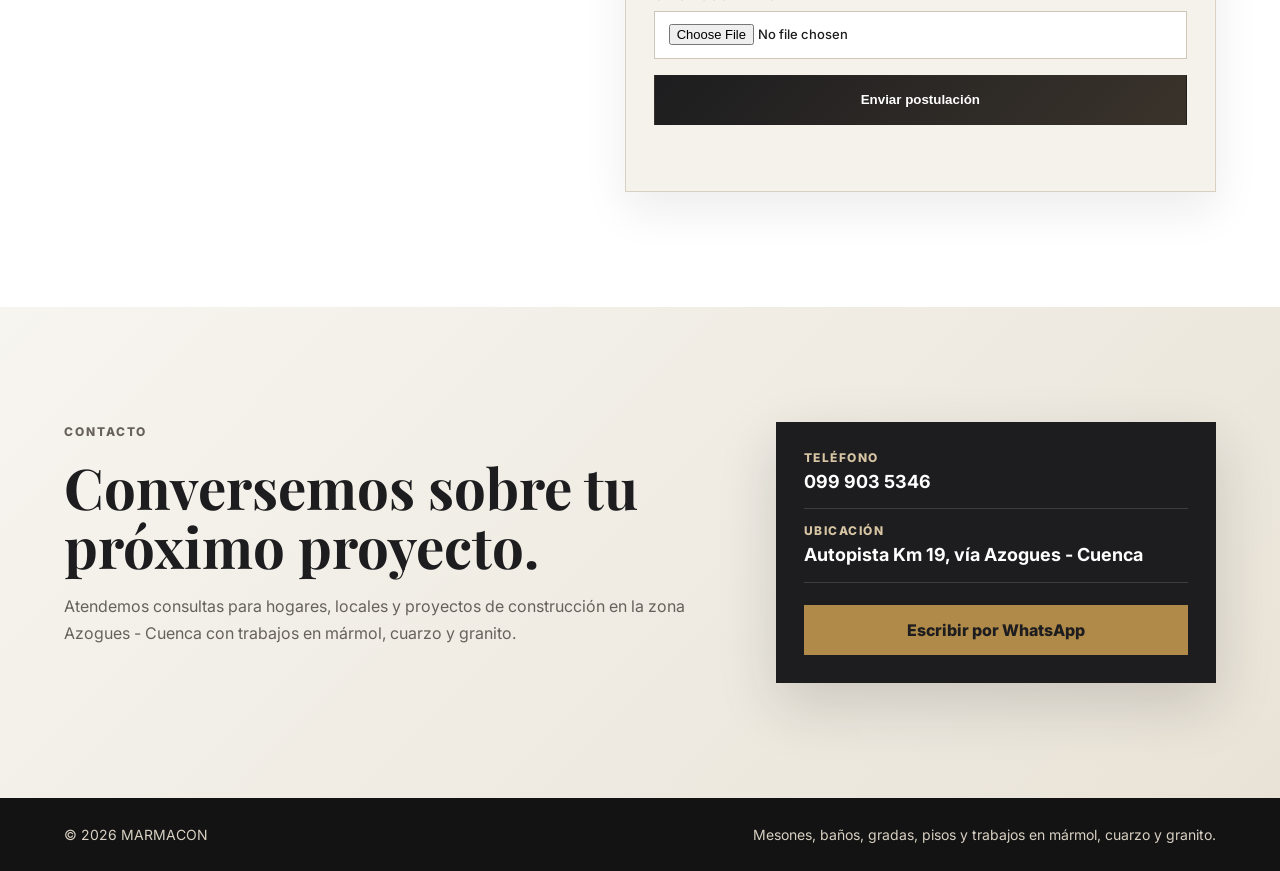
==== commit 4534b73c: "Redisenar logo Marmacon" ====
--- a/index.html
+++ b/index.html
@@ -19,7 +19,7 @@
   <body>
     <header class="site-header" data-header>
       <a class="brand" href="#inicio" aria-label="Ir al inicio">
-        <img class="brand-logo" src="assets/logo-marmacon-clean.png" alt="MARMACON" />
+        <img class="brand-logo" src="assets/logo-marmacon-brand.svg" alt="MARMACON" />
         <span>
           <strong>MARMACON</strong>
           <small>Mármol · cuarzo · granito</small>
--- a/styles.css
+++ b/styles.css
@@ -73,11 +73,9 @@
 }
 
 .brand-logo {
-  width: 96px;
+  width: 150px;
   height: 58px;
   object-fit: contain;
-  background: var(--white);
-  border: 1px solid rgba(176, 138, 72, 0.45);
 }
 
 .brand strong,
@@ -771,7 +769,7 @@
   }
 
   .brand-logo {
-    width: 74px;
+    width: 110px;
     height: 46px;
   }
 
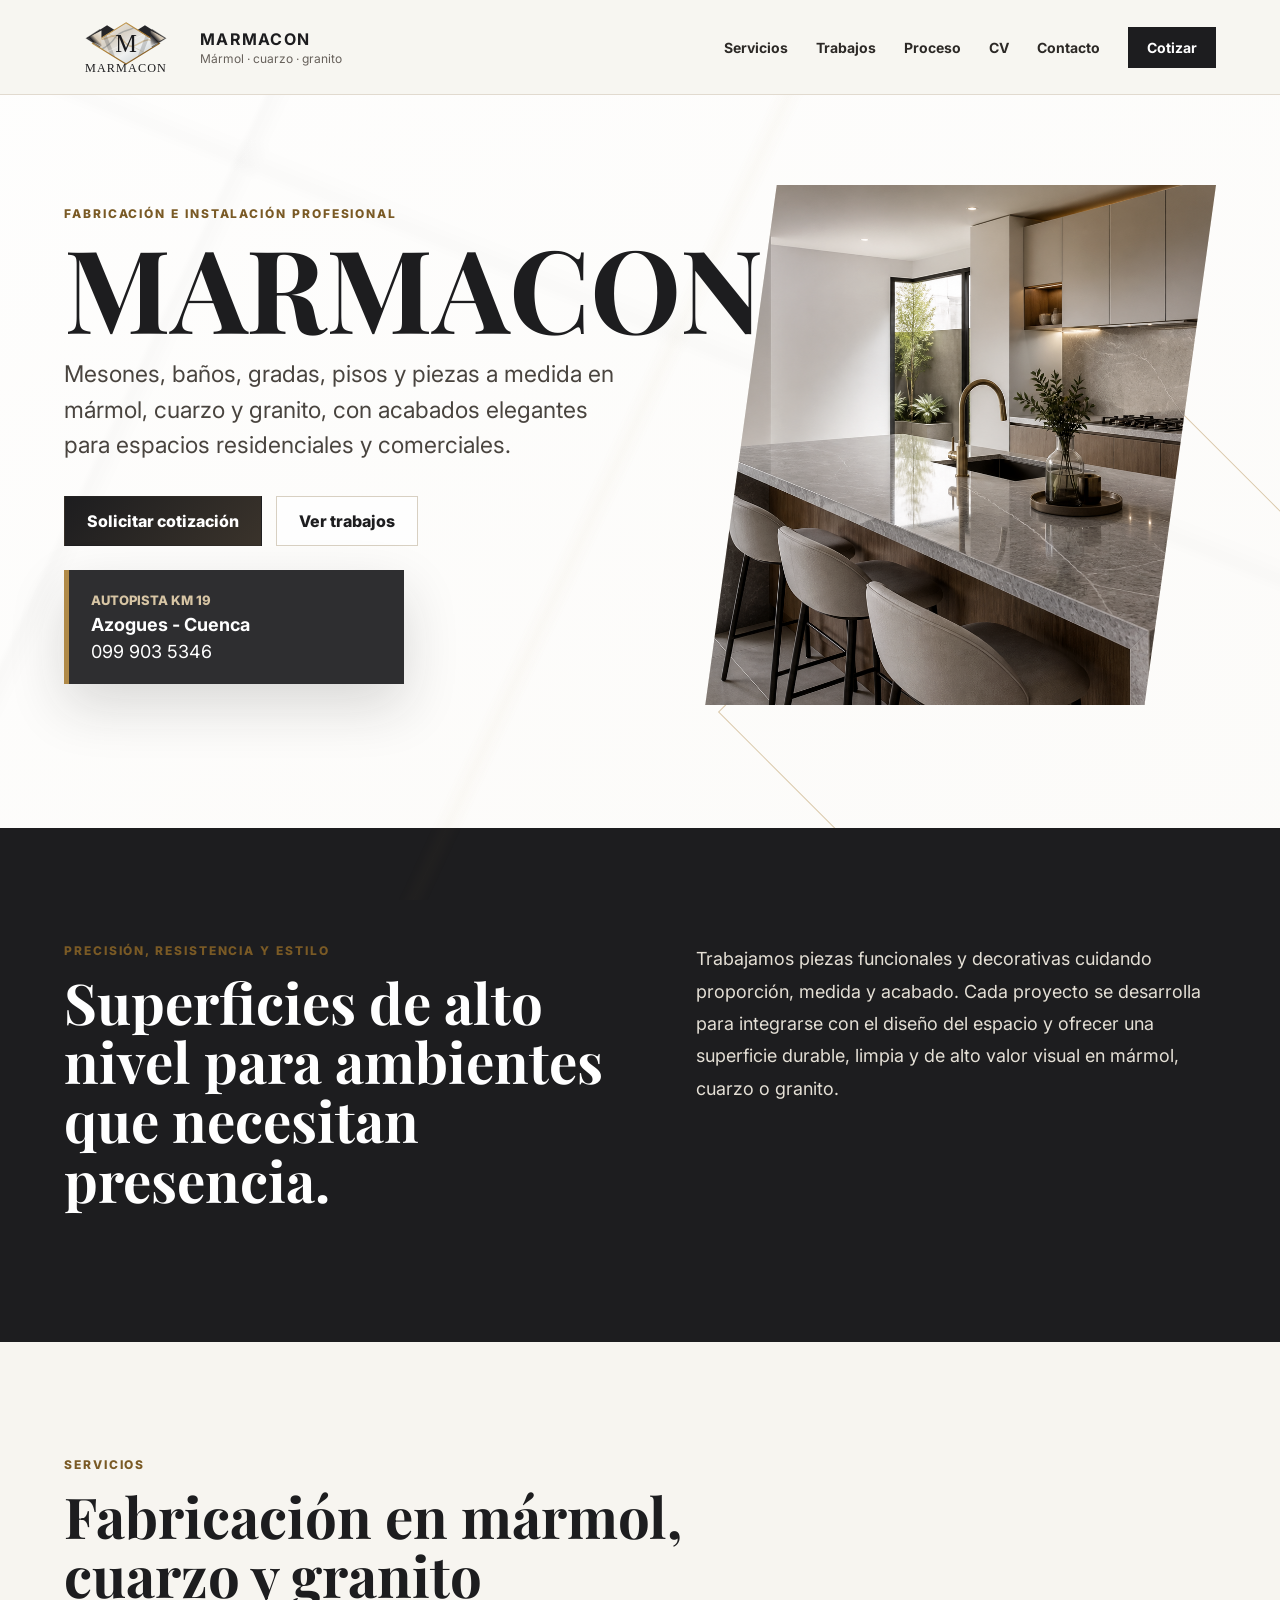
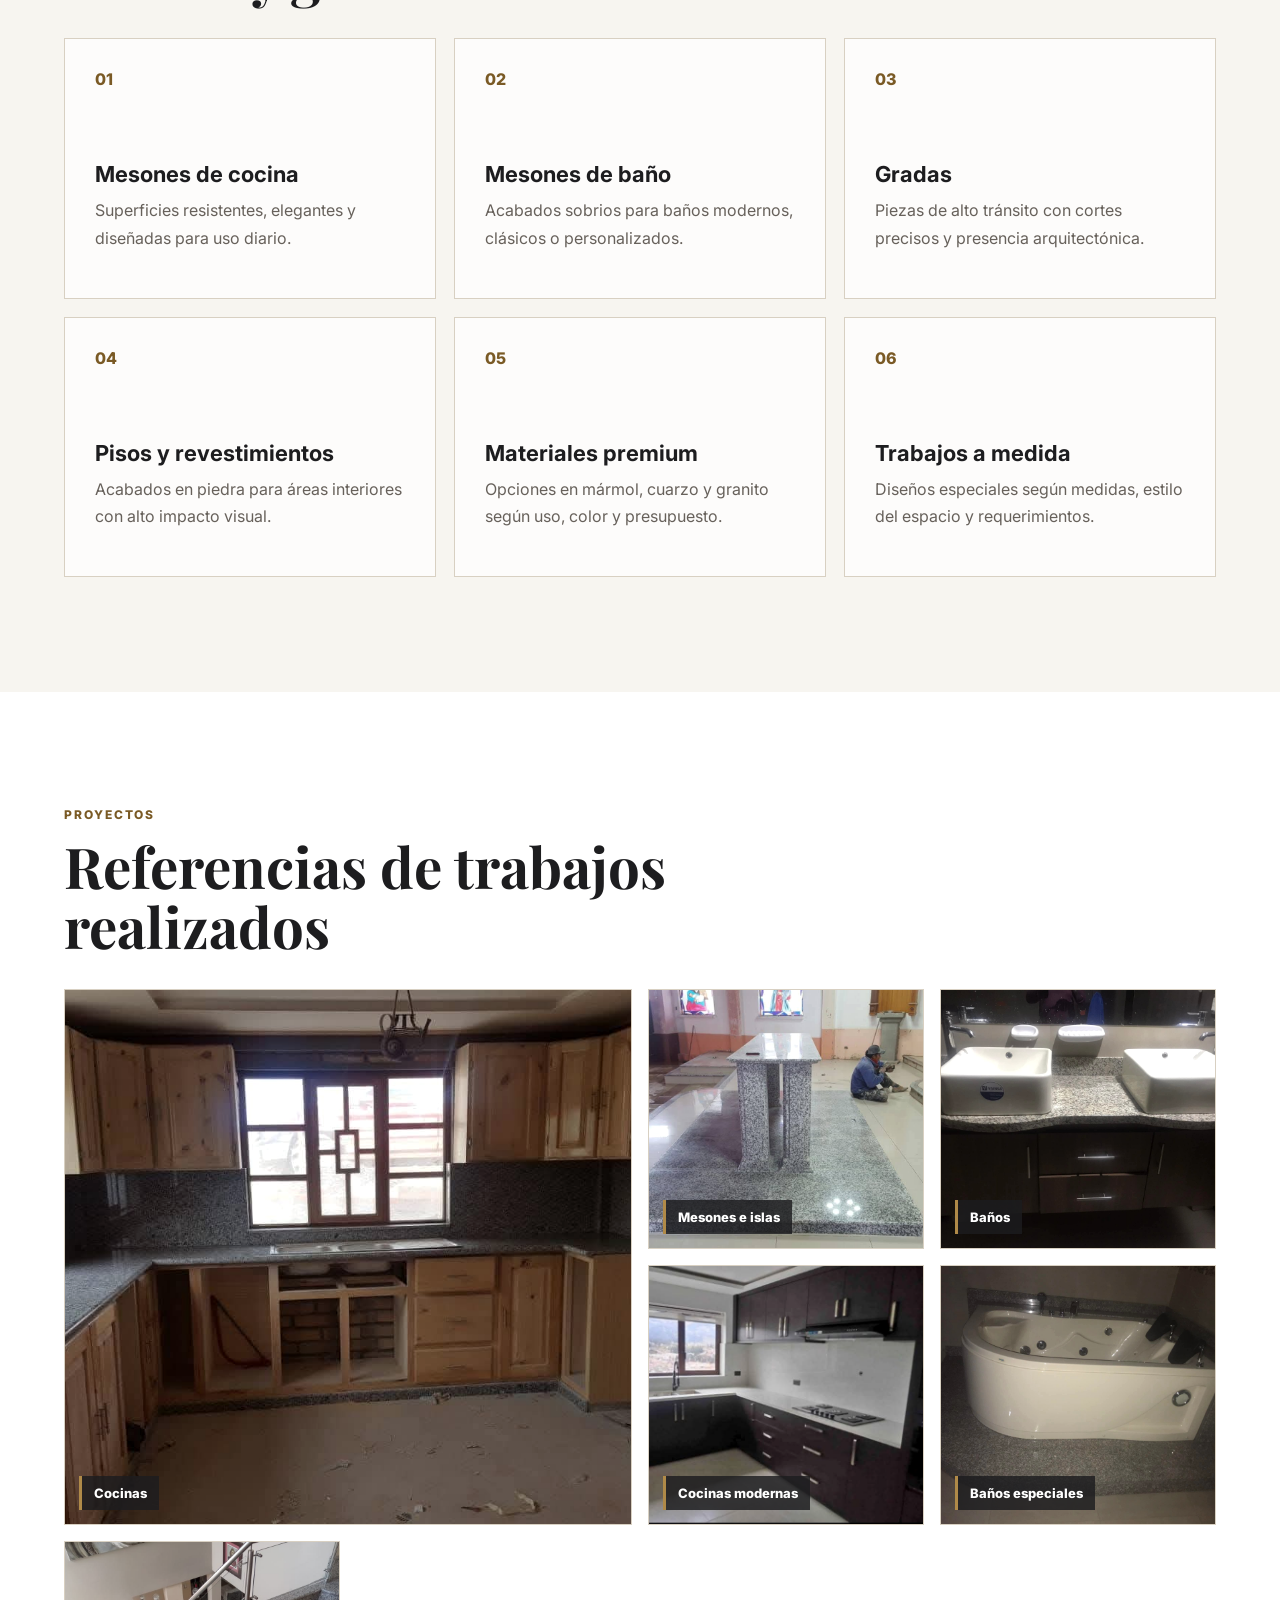
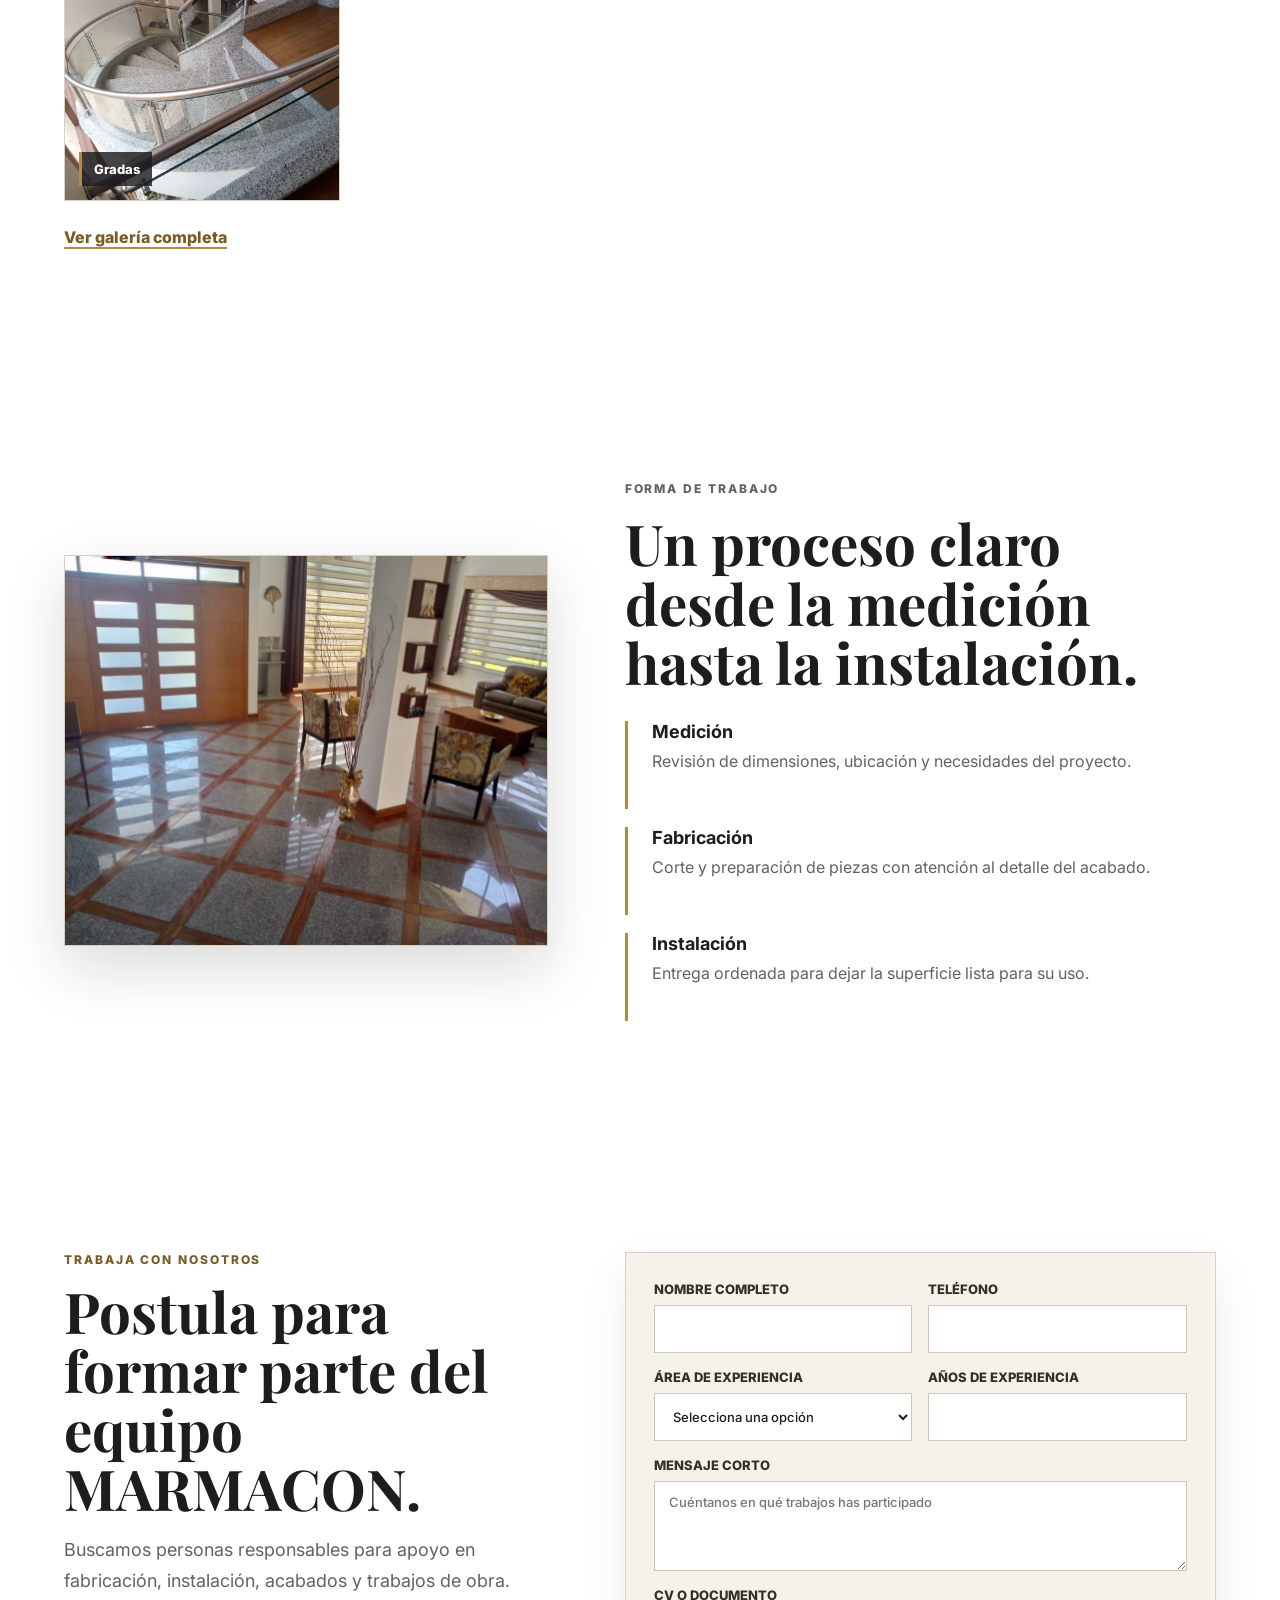
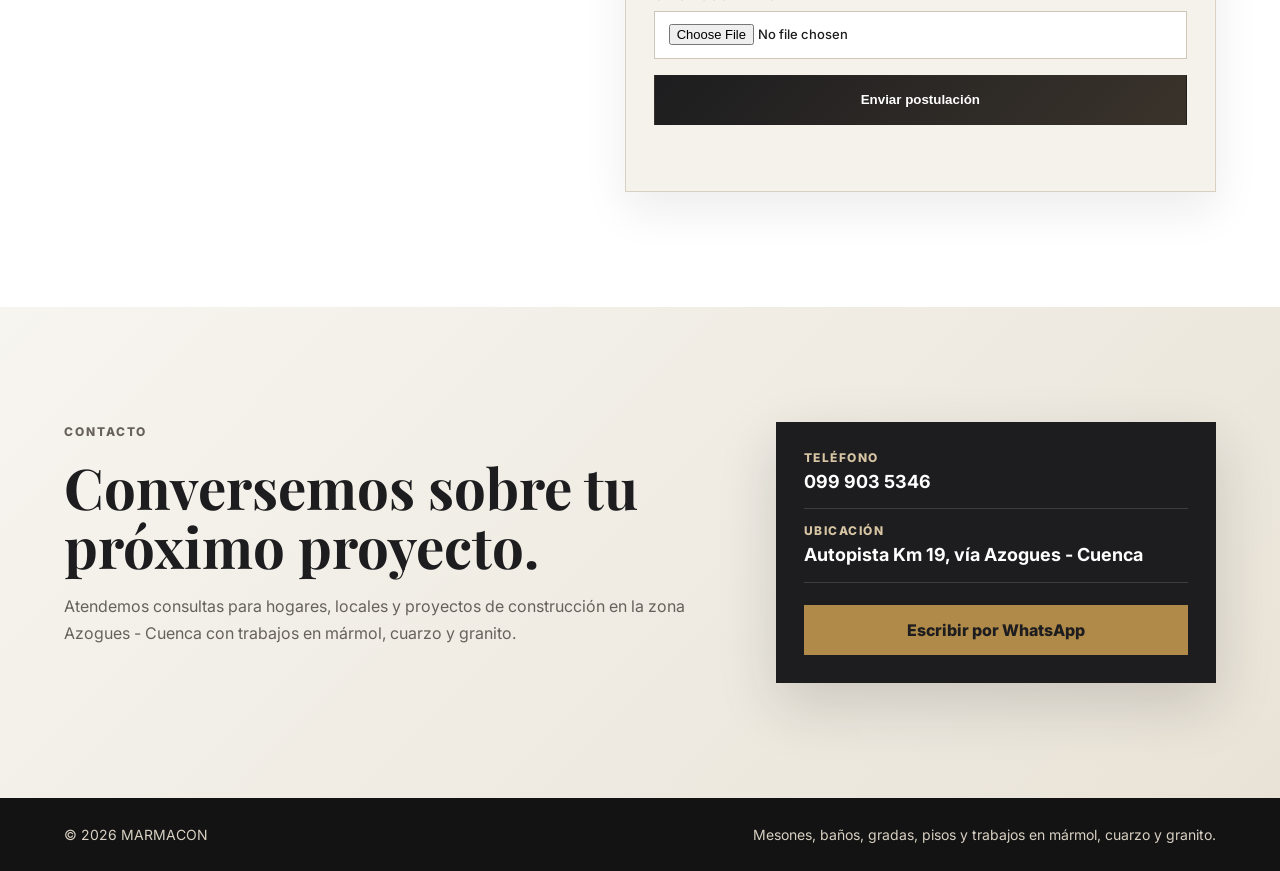
==== commit 6d84420e: "Ajustar logo al estilo original" ====
--- a/index.html
+++ b/index.html
@@ -19,7 +19,7 @@
   <body>
     <header class="site-header" data-header>
       <a class="brand" href="#inicio" aria-label="Ir al inicio">
-        <img class="brand-logo" src="assets/logo-marmacon-brand.svg" alt="MARMACON" />
+        <img class="brand-logo" src="assets/logo-marmacon-original-style.svg" alt="MARMACON" />
         <span>
           <strong>MARMACON</strong>
           <small>Mármol · cuarzo · granito</small>
--- a/styles.css
+++ b/styles.css
@@ -73,7 +73,7 @@
 }
 
 .brand-logo {
-  width: 150px;
+  width: 124px;
   height: 58px;
   object-fit: contain;
 }
@@ -769,7 +769,7 @@
   }
 
   .brand-logo {
-    width: 110px;
+    width: 92px;
     height: 46px;
   }
 
